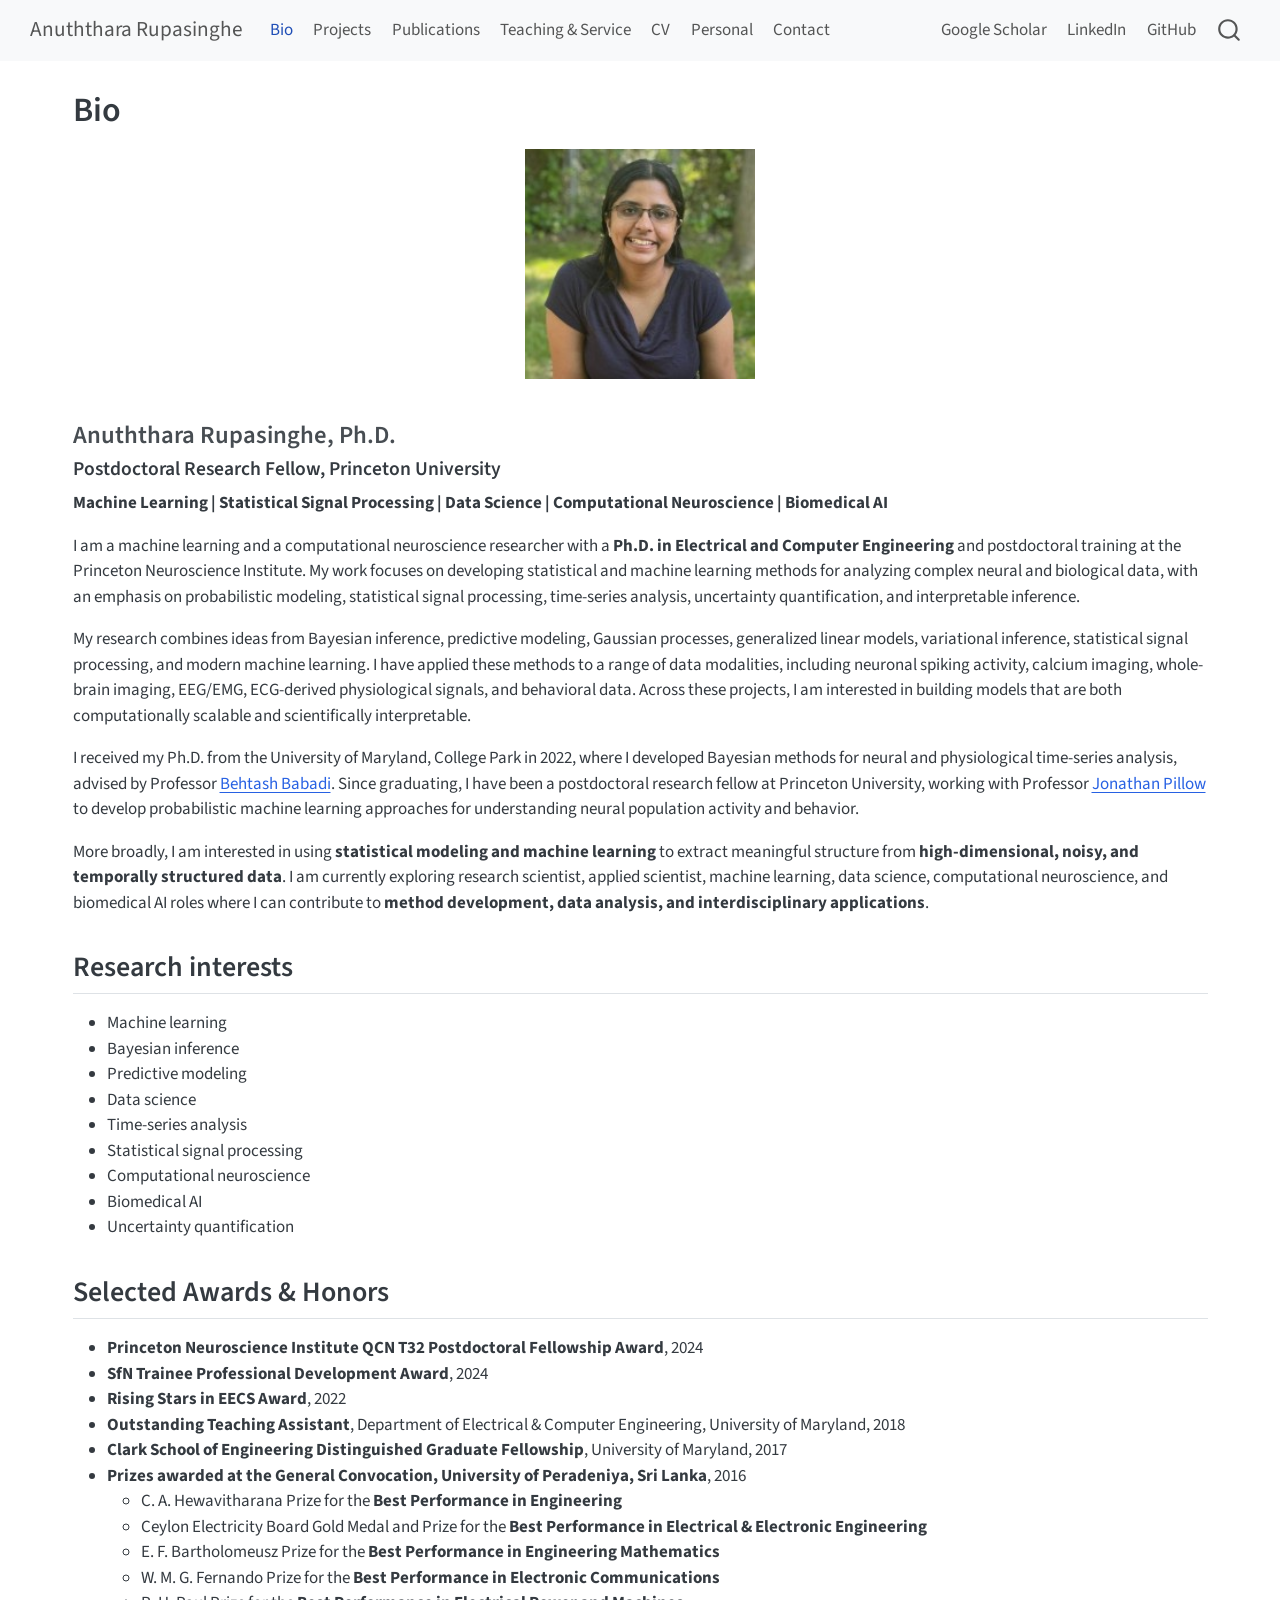
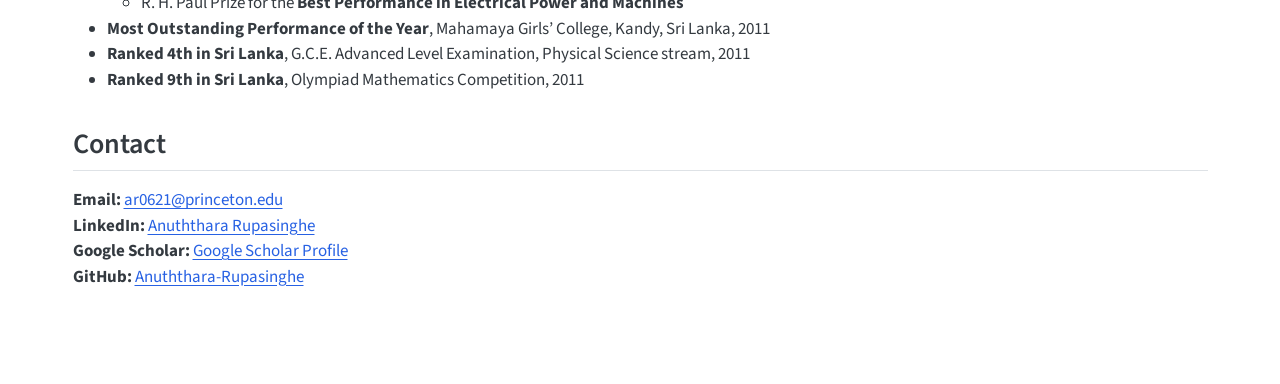
==== docs/index.html @ abbbd3c5 "Publish website Publish website" ====
<!DOCTYPE html>
<html xmlns="http://www.w3.org/1999/xhtml" lang="en" xml:lang="en"><head>

<meta charset="utf-8">
<meta name="generator" content="quarto-1.9.38">

<meta name="viewport" content="width=device-width, initial-scale=1.0, user-scalable=yes">


<title>Bio – Anuththara Rupasinghe</title>
<style>
/* Default styles provided by pandoc.
** See https://pandoc.org/MANUAL.html#variables-for-html for config info.
*/
code{white-space: pre-wrap;}
span.smallcaps{font-variant: small-caps;}
div.columns{display: flex; gap: min(4vw, 1.5em);}
div.column{flex: auto; overflow-x: auto;}
div.hanging-indent{margin-left: 1.5em; text-indent: -1.5em;}
ul.task-list{list-style: none;}
ul.task-list li input[type="checkbox"] {
  width: 0.8em;
  margin: 0 0.8em 0.2em -1em; /* quarto-specific, see https://github.com/quarto-dev/quarto-cli/issues/4556 */ 
  vertical-align: middle;
}
</style>


<script src="site_libs/quarto-nav/quarto-nav.js"></script>
<script src="site_libs/quarto-nav/headroom.min.js"></script>
<script src="site_libs/clipboard/clipboard.min.js"></script>
<script src="site_libs/quarto-search/autocomplete.umd.js"></script>
<script src="site_libs/quarto-search/fuse.min.js"></script>
<script src="site_libs/quarto-search/quarto-search.js"></script>
<meta name="quarto:offset" content="./">
<script src="site_libs/quarto-html/quarto.js" type="module"></script>
<script src="site_libs/quarto-html/tabsets/tabsets.js" type="module"></script>
<script src="site_libs/quarto-html/popper.min.js"></script>
<script src="site_libs/quarto-html/tippy.umd.min.js"></script>
<script src="site_libs/quarto-html/anchor.min.js"></script>
<link href="site_libs/quarto-html/tippy.css" rel="stylesheet">
<link href="site_libs/quarto-html/quarto-syntax-highlighting-15634bcf2e68342d4ad2dfa704d543f6.css" rel="stylesheet" id="quarto-text-highlighting-styles">
<script src="site_libs/bootstrap/bootstrap.min.js"></script>
<link href="site_libs/bootstrap/bootstrap-icons.css" rel="stylesheet">
<link href="site_libs/bootstrap/bootstrap-a0f9fd0d421825b736dc1bbcbcba2219.min.css" rel="stylesheet" append-hash="true" id="quarto-bootstrap" data-mode="light">
<script id="quarto-search-options" type="application/json">{
  "location": "navbar",
  "copy-button": false,
  "collapse-after": 3,
  "panel-placement": "end",
  "type": "overlay",
  "limit": 50,
  "keyboard-shortcut": [
    "f",
    "/",
    "s"
  ],
  "show-item-context": false,
  "language": {
    "search-no-results-text": "No results",
    "search-matching-documents-text": "matching documents",
    "search-copy-link-title": "Copy link to search",
    "search-hide-matches-text": "Hide additional matches",
    "search-more-match-text": "more match in this document",
    "search-more-matches-text": "more matches in this document",
    "search-clear-button-title": "Clear",
    "search-text-placeholder": "",
    "search-detached-cancel-button-title": "Cancel",
    "search-submit-button-title": "Submit",
    "search-label": "Search"
  }
}</script>


<link rel="stylesheet" href="styles.css">
</head>

<body class="nav-fixed quarto-light">

<div id="quarto-search-results"></div>
  <header id="quarto-header" class="headroom fixed-top">
    <nav class="navbar navbar-expand-lg " data-bs-theme="dark">
      <div class="navbar-container container-fluid">
      <div class="navbar-brand-container mx-auto">
    <a class="navbar-brand" href="./index.html">
    <span class="navbar-title">Anuththara Rupasinghe</span>
    </a>
  </div>
            <div id="quarto-search" class="" title="Search"></div>
          <button class="navbar-toggler" type="button" data-bs-toggle="collapse" data-bs-target="#navbarCollapse" aria-controls="navbarCollapse" role="menu" aria-expanded="false" aria-label="Toggle navigation" onclick="if (window.quartoToggleHeadroom) { window.quartoToggleHeadroom(); }">
  <span class="navbar-toggler-icon"></span>
</button>
          <div class="collapse navbar-collapse" id="navbarCollapse">
            <ul class="navbar-nav navbar-nav-scroll me-auto">
  <li class="nav-item">
    <a class="nav-link active" href="./index.html" aria-current="page"> 
<span class="menu-text">Bio</span></a>
  </li>  
  <li class="nav-item">
    <a class="nav-link" href="./projects.html"> 
<span class="menu-text">Projects</span></a>
  </li>  
  <li class="nav-item">
    <a class="nav-link" href="./publications.html"> 
<span class="menu-text">Publications</span></a>
  </li>  
  <li class="nav-item">
    <a class="nav-link" href="./teaching.html"> 
<span class="menu-text">Teaching &amp; Service</span></a>
  </li>  
  <li class="nav-item">
    <a class="nav-link" href="./cv.html"> 
<span class="menu-text">CV</span></a>
  </li>  
  <li class="nav-item">
    <a class="nav-link" href="./personal.html"> 
<span class="menu-text">Personal</span></a>
  </li>  
  <li class="nav-item">
    <a class="nav-link" href="./contact.html"> 
<span class="menu-text">Contact</span></a>
  </li>  
</ul>
            <ul class="navbar-nav navbar-nav-scroll ms-auto">
  <li class="nav-item">
    <a class="nav-link" href="https://scholar.google.com/citations?user=6TQuQqsAAAAJ&amp;hl=en"> 
<span class="menu-text">Google Scholar</span></a>
  </li>  
  <li class="nav-item">
    <a class="nav-link" href="https://www.linkedin.com/in/anuththara-rupasinghe-b1566b122/"> 
<span class="menu-text">LinkedIn</span></a>
  </li>  
  <li class="nav-item">
    <a class="nav-link" href="https://github.com/Anuththara-Rupasinghe"> 
<span class="menu-text">GitHub</span></a>
  </li>  
</ul>
          </div> <!-- /navcollapse -->
            <div class="quarto-navbar-tools">
</div>
      </div> <!-- /container-fluid -->
    </nav>
</header>
<!-- content -->
<div id="quarto-content" class="quarto-container page-columns page-rows-contents page-layout-full page-navbar">
<!-- sidebar -->
<!-- margin-sidebar -->
    
<!-- main -->
<main class="content column-page" id="quarto-document-content">

<header id="title-block-header" class="quarto-title-block default">
<div class="quarto-title">
<h1 class="title">Bio</h1>
</div>



<div class="quarto-title-meta column-page">

    
  
    
  </div>
  


</header>


<div class="quarto-figure quarto-figure-center">
<figure class="figure">
<p><img src="profile.png" class="img-fluid quarto-figure quarto-figure-center figure-img" width="230"></p>
</figure>
</div>
<section id="anuththara-rupasinghe-ph.d." class="level3 bio-name">
<h3 class="bio-name anchored" data-anchor-id="anuththara-rupasinghe-ph.d.">Anuththara Rupasinghe, Ph.D.&nbsp;</h3>
<p class="bio-position">
Postdoctoral Research Fellow, Princeton University
</p>
<p><strong>Machine Learning | Statistical Signal Processing | Data Science | Computational Neuroscience | Biomedical AI</strong></p>
<p>I am a machine learning and a computational neuroscience researcher with a <strong>Ph.D.&nbsp;in Electrical and Computer Engineering</strong> and postdoctoral training at the Princeton Neuroscience Institute. My work focuses on developing statistical and machine learning methods for analyzing complex neural and biological data, with an emphasis on probabilistic modeling, statistical signal processing, time-series analysis, uncertainty quantification, and interpretable inference.</p>
<p>My research combines ideas from Bayesian inference, predictive modeling, Gaussian processes, generalized linear models, variational inference, statistical signal processing, and modern machine learning. I have applied these methods to a range of data modalities, including neuronal spiking activity, calcium imaging, whole-brain imaging, EEG/EMG, ECG-derived physiological signals, and behavioral data. Across these projects, I am interested in building models that are both computationally scalable and scientifically interpretable.</p>
<p>I received my Ph.D.&nbsp;from the University of Maryland, College Park in 2022, where I developed Bayesian methods for neural and physiological time-series analysis, advised by Professor <a href="https://ece.umd.edu/clark/faculty/356/Behtash-Babadi">Behtash Babadi</a>. Since graduating, I have been a postdoctoral research fellow at Princeton University, working with Professor <a href="https://pillowlab.princeton.edu/">Jonathan Pillow</a> to develop probabilistic machine learning approaches for understanding neural population activity and behavior.</p>
<p>More broadly, I am interested in using <strong>statistical modeling and machine learning</strong> to extract meaningful structure from <strong>high-dimensional, noisy, and temporally structured data</strong>. I am currently exploring research scientist, applied scientist, machine learning, data science, computational neuroscience, and biomedical AI roles where I can contribute to <strong>method development, data analysis, and interdisciplinary applications</strong>.</p>
</section>
<section id="research-interests" class="level2">
<h2 class="anchored" data-anchor-id="research-interests">Research interests</h2>
<ul>
<li>Machine learning</li>
<li>Bayesian inference</li>
<li>Predictive modeling</li>
<li>Data science</li>
<li>Time-series analysis</li>
<li>Statistical signal processing</li>
<li>Computational neuroscience</li>
<li>Biomedical AI</li>
<li>Uncertainty quantification</li>
</ul>
</section>
<section id="selected-awards-honors" class="level2">
<h2 class="anchored" data-anchor-id="selected-awards-honors">Selected Awards &amp; Honors</h2>
<ul>
<li><strong>Princeton Neuroscience Institute QCN T32 Postdoctoral Fellowship Award</strong>, 2024</li>
<li><strong>SfN Trainee Professional Development Award</strong>, 2024</li>
<li><strong>Rising Stars in EECS Award</strong>, 2022</li>
<li><strong>Outstanding Teaching Assistant</strong>, Department of Electrical &amp; Computer Engineering, University of Maryland, 2018</li>
<li><strong>Clark School of Engineering Distinguished Graduate Fellowship</strong>, University of Maryland, 2017</li>
<li><strong>Prizes awarded at the General Convocation, University of Peradeniya, Sri Lanka</strong>, 2016
<ul>
<li>C. A. Hewavitharana Prize for the <strong>Best Performance in Engineering</strong></li>
<li>Ceylon Electricity Board Gold Medal and Prize for the <strong>Best Performance in Electrical &amp; Electronic Engineering</strong></li>
<li>E. F. Bartholomeusz Prize for the <strong>Best Performance in Engineering Mathematics</strong></li>
<li>W. M. G. Fernando Prize for the <strong>Best Performance in Electronic Communications</strong></li>
<li>R. H. Paul Prize for the <strong>Best Performance in Electrical Power and Machines</strong></li>
</ul></li>
<li><strong>Most Outstanding Performance of the Year</strong>, Mahamaya Girls’ College, Kandy, Sri Lanka, 2011</li>
<li><strong>Ranked 4th in Sri Lanka</strong>, G.C.E. Advanced Level Examination, Physical Science stream, 2011</li>
<li><strong>Ranked 9th in Sri Lanka</strong>, Olympiad Mathematics Competition, 2011</li>
</ul>
</section>
<section id="contact" class="level2">
<h2 class="anchored" data-anchor-id="contact">Contact</h2>
<p><strong>Email:</strong> <a href="mailto:ar0621@princeton.edu">ar0621@princeton.edu</a><br>
<strong>LinkedIn:</strong> <a href="https://www.linkedin.com/in/anuththara-rupasinghe-b1566b122/">Anuththara Rupasinghe</a><br>
<strong>Google Scholar:</strong> <a href="https://scholar.google.com/citations?user=6TQuQqsAAAAJ&amp;hl=en">Google Scholar Profile</a><br>
<strong>GitHub:</strong> <a href="https://github.com/Anuththara-Rupasinghe">Anuththara-Rupasinghe</a></p>


</section>

</main> <!-- /main -->
<script id="quarto-html-after-body" type="application/javascript">
  window.document.addEventListener("DOMContentLoaded", function (event) {
    const icon = "";
    const anchorJS = new window.AnchorJS();
    anchorJS.options = {
      placement: 'right',
      icon: icon
    };
    anchorJS.add('.anchored');
    const isCodeAnnotation = (el) => {
      for (const clz of el.classList) {
        if (clz.startsWith('code-annotation-')) {                     
          return true;
        }
      }
      return false;
    }
    const onCopySuccess = function(e) {
      // button target
      const button = e.trigger;
      // don't keep focus
      button.blur();
      // flash "checked"
      button.classList.add('code-copy-button-checked');
      var currentTitle = button.getAttribute("title");
      button.setAttribute("title", "Copied!");
      let tooltip;
      if (window.bootstrap) {
        button.setAttribute("data-bs-toggle", "tooltip");
        button.setAttribute("data-bs-placement", "left");
        button.setAttribute("data-bs-title", "Copied!");
        tooltip = new bootstrap.Tooltip(button, 
          { trigger: "manual", 
            customClass: "code-copy-button-tooltip",
            offset: [0, -8]});
        tooltip.show();    
      }
      setTimeout(function() {
        if (tooltip) {
          tooltip.hide();
          button.removeAttribute("data-bs-title");
          button.removeAttribute("data-bs-toggle");
          button.removeAttribute("data-bs-placement");
        }
        button.setAttribute("title", currentTitle);
        button.classList.remove('code-copy-button-checked');
      }, 1000);
      // clear code selection
      e.clearSelection();
    }
    const getTextToCopy = function(trigger) {
      const outerScaffold = trigger.parentElement.cloneNode(true);
      const codeEl = outerScaffold.querySelector('code');
      for (const childEl of codeEl.children) {
        if (isCodeAnnotation(childEl)) {
          childEl.remove();
        }
      }
      return codeEl.innerText;
    }
    const clipboard = new window.ClipboardJS('.code-copy-button:not([data-in-quarto-modal])', {
      text: getTextToCopy
    });
    clipboard.on('success', onCopySuccess);
    if (window.document.getElementById('quarto-embedded-source-code-modal')) {
      const clipboardModal = new window.ClipboardJS('.code-copy-button[data-in-quarto-modal]', {
        text: getTextToCopy,
        container: window.document.getElementById('quarto-embedded-source-code-modal')
      });
      clipboardModal.on('success', onCopySuccess);
    }
      var localhostRegex = new RegExp(/^(?:http|https):\/\/localhost\:?[0-9]*\//);
      var mailtoRegex = new RegExp(/^mailto:/);
        var filterRegex = new RegExp('/' + window.location.host + '/');
      var isInternal = (href) => {
          return filterRegex.test(href) || localhostRegex.test(href) || mailtoRegex.test(href);
      }
      // Inspect non-navigation links and adorn them if external
     var links = window.document.querySelectorAll('a[href]:not(.nav-link):not(.navbar-brand):not(.toc-action):not(.sidebar-link):not(.sidebar-item-toggle):not(.pagination-link):not(.no-external):not([aria-hidden]):not(.dropdown-item):not(.quarto-navigation-tool):not(.about-link)');
      for (var i=0; i<links.length; i++) {
        const link = links[i];
        if (!isInternal(link.href)) {
          // undo the damage that might have been done by quarto-nav.js in the case of
          // links that we want to consider external
          if (link.dataset.originalHref !== undefined) {
            link.href = link.dataset.originalHref;
          }
            // target, if specified
            link.setAttribute("target", "_blank");
            if (link.getAttribute("rel") === null) {
              link.setAttribute("rel", "noopener");
            }
        }
      }
    function tippyHover(el, contentFn, onTriggerFn, onUntriggerFn) {
      const config = {
        allowHTML: true,
        maxWidth: 500,
        delay: 100,
        arrow: false,
        appendTo: function(el) {
            return el.parentElement;
        },
        interactive: true,
        interactiveBorder: 10,
        theme: 'quarto',
        placement: 'bottom-start',
      };
      if (contentFn) {
        config.content = contentFn;
      }
      if (onTriggerFn) {
        config.onTrigger = onTriggerFn;
      }
      if (onUntriggerFn) {
        config.onUntrigger = onUntriggerFn;
      }
      window.tippy(el, config); 
    }
    const noterefs = window.document.querySelectorAll('a[role="doc-noteref"]');
    for (var i=0; i<noterefs.length; i++) {
      const ref = noterefs[i];
      tippyHover(ref, function() {
        // use id or data attribute instead here
        let href = ref.getAttribute('data-footnote-href') || ref.getAttribute('href');
        try { href = new URL(href).hash; } catch {}
        const id = href.replace(/^#\/?/, "");
        const note = window.document.getElementById(id);
        if (note) {
          return note.innerHTML;
        } else {
          return "";
        }
      });
    }
    const xrefs = window.document.querySelectorAll('a.quarto-xref');
    const processXRef = (id, note) => {
      // Strip column container classes
      const stripColumnClz = (el) => {
        el.classList.remove("page-full", "page-columns");
        if (el.children) {
          for (const child of el.children) {
            stripColumnClz(child);
          }
        }
      }
      stripColumnClz(note)
      if (id === null || id.startsWith('sec-')) {
        // Special case sections, only their first couple elements
        const container = document.createElement("div");
        if (note.children && note.children.length > 2) {
          container.appendChild(note.children[0].cloneNode(true));
          for (let i = 1; i < note.children.length; i++) {
            const child = note.children[i];
            if (child.tagName === "P" && child.innerText === "") {
              continue;
            } else {
              container.appendChild(child.cloneNode(true));
              break;
            }
          }
          if (window.Quarto?.typesetMath) {
            window.Quarto.typesetMath(container);
          }
          return container.innerHTML
        } else {
          if (window.Quarto?.typesetMath) {
            window.Quarto.typesetMath(note);
          }
          return note.innerHTML;
        }
      } else {
        // Remove any anchor links if they are present
        const anchorLink = note.querySelector('a.anchorjs-link');
        if (anchorLink) {
          anchorLink.remove();
        }
        if (window.Quarto?.typesetMath) {
          window.Quarto.typesetMath(note);
        }
        if (note.classList.contains("callout")) {
          return note.outerHTML;
        } else {
          return note.innerHTML;
        }
      }
    }
    for (var i=0; i<xrefs.length; i++) {
      const xref = xrefs[i];
      tippyHover(xref, undefined, function(instance) {
        instance.disable();
        let url = xref.getAttribute('href');
        let hash = undefined; 
        if (url.startsWith('#')) {
          hash = url;
        } else {
          try { hash = new URL(url).hash; } catch {}
        }
        if (hash) {
          const id = hash.replace(/^#\/?/, "");
          const note = window.document.getElementById(id);
          if (note !== null) {
            try {
              const html = processXRef(id, note.cloneNode(true));
              instance.setContent(html);
            } finally {
              instance.enable();
              instance.show();
            }
          } else {
            // See if we can fetch this
            fetch(url.split('#')[0])
            .then(res => res.text())
            .then(html => {
              const parser = new DOMParser();
              const htmlDoc = parser.parseFromString(html, "text/html");
              const note = htmlDoc.getElementById(id);
              if (note !== null) {
                const html = processXRef(id, note);
                instance.setContent(html);
              } 
            }).finally(() => {
              instance.enable();
              instance.show();
            });
          }
        } else {
          // See if we can fetch a full url (with no hash to target)
          // This is a special case and we should probably do some content thinning / targeting
          fetch(url)
          .then(res => res.text())
          .then(html => {
            const parser = new DOMParser();
            const htmlDoc = parser.parseFromString(html, "text/html");
            const note = htmlDoc.querySelector('main.content');
            if (note !== null) {
              // This should only happen for chapter cross references
              // (since there is no id in the URL)
              // remove the first header
              if (note.children.length > 0 && note.children[0].tagName === "HEADER") {
                note.children[0].remove();
              }
              const html = processXRef(null, note);
              instance.setContent(html);
            } 
          }).finally(() => {
            instance.enable();
            instance.show();
          });
        }
      }, function(instance) {
      });
    }
        let selectedAnnoteEl;
        const selectorForAnnotation = ( cell, annotation) => {
          let cellAttr = 'data-code-cell="' + cell + '"';
          let lineAttr = 'data-code-annotation="' +  annotation + '"';
          const selector = 'span[' + cellAttr + '][' + lineAttr + ']';
          return selector;
        }
        const selectCodeLines = (annoteEl) => {
          const doc = window.document;
          const targetCell = annoteEl.getAttribute("data-target-cell");
          const targetAnnotation = annoteEl.getAttribute("data-target-annotation");
          const annoteSpan = window.document.querySelector(selectorForAnnotation(targetCell, targetAnnotation));
          const lines = annoteSpan.getAttribute("data-code-lines").split(",");
          const lineIds = lines.map((line) => {
            return targetCell + "-" + line;
          })
          let top = null;
          let height = null;
          let parent = null;
          if (lineIds.length > 0) {
              //compute the position of the single el (top and bottom and make a div)
              const el = window.document.getElementById(lineIds[0]);
              top = el.offsetTop;
              height = el.offsetHeight;
              parent = el.parentElement.parentElement;
            if (lineIds.length > 1) {
              const lastEl = window.document.getElementById(lineIds[lineIds.length - 1]);
              const bottom = lastEl.offsetTop + lastEl.offsetHeight;
              height = bottom - top;
            }
            if (top !== null && height !== null && parent !== null) {
              // cook up a div (if necessary) and position it 
              let div = window.document.getElementById("code-annotation-line-highlight");
              if (div === null) {
                div = window.document.createElement("div");
                div.setAttribute("id", "code-annotation-line-highlight");
                div.style.position = 'absolute';
                parent.appendChild(div);
              }
              div.style.top = top - 2 + "px";
              div.style.height = height + 4 + "px";
              div.style.left = 0;
              let gutterDiv = window.document.getElementById("code-annotation-line-highlight-gutter");
              if (gutterDiv === null) {
                gutterDiv = window.document.createElement("div");
                gutterDiv.setAttribute("id", "code-annotation-line-highlight-gutter");
                gutterDiv.style.position = 'absolute';
                const codeCell = window.document.getElementById(targetCell);
                const gutter = codeCell.querySelector('.code-annotation-gutter');
                gutter.appendChild(gutterDiv);
              }
              gutterDiv.style.top = top - 2 + "px";
              gutterDiv.style.height = height + 4 + "px";
            }
            selectedAnnoteEl = annoteEl;
          }
        };
        const unselectCodeLines = () => {
          const elementsIds = ["code-annotation-line-highlight", "code-annotation-line-highlight-gutter"];
          elementsIds.forEach((elId) => {
            const div = window.document.getElementById(elId);
            if (div) {
              div.remove();
            }
          });
          selectedAnnoteEl = undefined;
        };
          // Handle positioning of the toggle
      window.addEventListener(
        "resize",
        throttle(() => {
          elRect = undefined;
          if (selectedAnnoteEl) {
            selectCodeLines(selectedAnnoteEl);
          }
        }, 10)
      );
      function throttle(fn, ms) {
      let throttle = false;
      let timer;
        return (...args) => {
          if(!throttle) { // first call gets through
              fn.apply(this, args);
              throttle = true;
          } else { // all the others get throttled
              if(timer) clearTimeout(timer); // cancel #2
              timer = setTimeout(() => {
                fn.apply(this, args);
                timer = throttle = false;
              }, ms);
          }
        };
      }
        // Attach click handler to the DT
        const annoteDls = window.document.querySelectorAll('dt[data-target-cell]');
        for (const annoteDlNode of annoteDls) {
          annoteDlNode.addEventListener('click', (event) => {
            const clickedEl = event.target;
            if (clickedEl !== selectedAnnoteEl) {
              unselectCodeLines();
              const activeEl = window.document.querySelector('dt[data-target-cell].code-annotation-active');
              if (activeEl) {
                activeEl.classList.remove('code-annotation-active');
              }
              selectCodeLines(clickedEl);
              clickedEl.classList.add('code-annotation-active');
            } else {
              // Unselect the line
              unselectCodeLines();
              clickedEl.classList.remove('code-annotation-active');
            }
          });
        }
    const findCites = (el) => {
      const parentEl = el.parentElement;
      if (parentEl) {
        const cites = parentEl.dataset.cites;
        if (cites) {
          return {
            el,
            cites: cites.split(' ')
          };
        } else {
          return findCites(el.parentElement)
        }
      } else {
        return undefined;
      }
    };
    var bibliorefs = window.document.querySelectorAll('a[role="doc-biblioref"]');
    for (var i=0; i<bibliorefs.length; i++) {
      const ref = bibliorefs[i];
      const citeInfo = findCites(ref);
      if (citeInfo) {
        tippyHover(citeInfo.el, function() {
          var popup = window.document.createElement('div');
          citeInfo.cites.forEach(function(cite) {
            var citeDiv = window.document.createElement('div');
            citeDiv.classList.add('hanging-indent');
            citeDiv.classList.add('csl-entry');
            var biblioDiv = window.document.getElementById('ref-' + cite);
            if (biblioDiv) {
              citeDiv.innerHTML = biblioDiv.innerHTML;
            }
            popup.appendChild(citeDiv);
          });
          return popup.innerHTML;
        });
      }
    }
  });
  </script>
</div> <!-- /content -->




</body></html>
---- docs/site_libs/quarto-html/tippy.css ----
.tippy-box[data-animation=fade][data-state=hidden]{opacity:0}[data-tippy-root]{max-width:calc(100vw - 10px)}.tippy-box{position:relative;background-color:#333;color:#fff;border-radius:4px;font-size:14px;line-height:1.4;white-space:normal;outline:0;transition-property:transform,visibility,opacity}.tippy-box[data-placement^=top]>.tippy-arrow{bottom:0}.tippy-box[data-placement^=top]>.tippy-arrow:before{bottom:-7px;left:0;border-width:8px 8px 0;border-top-color:initial;transform-origin:center top}.tippy-box[data-placement^=bottom]>.tippy-arrow{top:0}.tippy-box[data-placement^=bottom]>.tippy-arrow:before{top:-7px;left:0;border-width:0 8px 8px;border-bottom-color:initial;transform-origin:center bottom}.tippy-box[data-placement^=left]>.tippy-arrow{right:0}.tippy-box[data-placement^=left]>.tippy-arrow:before{border-width:8px 0 8px 8px;border-left-color:initial;right:-7px;transform-origin:center left}.tippy-box[data-placement^=right]>.tippy-arrow{left:0}.tippy-box[data-placement^=right]>.tippy-arrow:before{left:-7px;border-width:8px 8px 8px 0;border-right-color:initial;transform-origin:center right}.tippy-box[data-inertia][data-state=visible]{transition-timing-function:cubic-bezier(.54,1.5,.38,1.11)}.tippy-arrow{width:16px;height:16px;color:#333}.tippy-arrow:before{content:"";position:absolute;border-color:transparent;border-style:solid}.tippy-content{position:relative;padding:5px 9px;z-index:1}
---- docs/site_libs/quarto-html/quarto-syntax-highlighting-15634bcf2e68342d4ad2dfa704d543f6.css ----
/* quarto syntax highlight colors */
:root {
  --quarto-hl-ot-color: #003B4F;
  --quarto-hl-at-color: #657422;
  --quarto-hl-ss-color: #20794D;
  --quarto-hl-an-color: #5E5E5E;
  --quarto-hl-fu-color: #4758AB;
  --quarto-hl-st-color: #20794D;
  --quarto-hl-cf-color: #003B4F;
  --quarto-hl-op-color: #5E5E5E;
  --quarto-hl-er-color: #AD0000;
  --quarto-hl-bn-color: #AD0000;
  --quarto-hl-al-color: #AD0000;
  --quarto-hl-va-color: #111111;
  --quarto-hl-bu-color: inherit;
  --quarto-hl-ex-color: inherit;
  --quarto-hl-pp-color: #AD0000;
  --quarto-hl-in-color: #5E5E5E;
  --quarto-hl-vs-color: #20794D;
  --quarto-hl-wa-color: #5E5E5E;
  --quarto-hl-do-color: #5E5E5E;
  --quarto-hl-im-color: #00769E;
  --quarto-hl-ch-color: #20794D;
  --quarto-hl-dt-color: #AD0000;
  --quarto-hl-fl-color: #AD0000;
  --quarto-hl-co-color: #5E5E5E;
  --quarto-hl-cv-color: #5E5E5E;
  --quarto-hl-cn-color: #8f5902;
  --quarto-hl-sc-color: #5E5E5E;
  --quarto-hl-dv-color: #AD0000;
  --quarto-hl-kw-color: #003B4F;
}

/* other quarto variables */
:root {
  --quarto-font-monospace: SFMono-Regular, Menlo, Monaco, Consolas, "Liberation Mono", "Courier New", monospace;
}

/* syntax highlight based on Pandoc's rules */
pre > code.sourceCode > span {
  color: #003B4F;
}

code.sourceCode > span {
  color: #003B4F;
}

div.sourceCode,
div.sourceCode pre.sourceCode {
  color: #003B4F;
}

/* Normal */
code span {
  color: #003B4F;
}

/* Alert */
code span.al {
  color: #AD0000;
  font-style: inherit;
}

/* Annotation */
code span.an {
  color: #5E5E5E;
  font-style: inherit;
}

/* Attribute */
code span.at {
  color: #657422;
  font-style: inherit;
}

/* BaseN */
code span.bn {
  color: #AD0000;
  font-style: inherit;
}

/* BuiltIn */
code span.bu {
  font-style: inherit;
}

/* ControlFlow */
code span.cf {
  color: #003B4F;
  font-weight: bold;
  font-style: inherit;
}

/* Char */
code span.ch {
  color: #20794D;
  font-style: inherit;
}

/* Constant */
code span.cn {
  color: #8f5902;
  font-style: inherit;
}

/* Comment */
code span.co {
  color: #5E5E5E;
  font-style: inherit;
}

/* CommentVar */
code span.cv {
  color: #5E5E5E;
  font-style: italic;
}

/* Documentation */
code span.do {
  color: #5E5E5E;
  font-style: italic;
}

/* DataType */
code span.dt {
  color: #AD0000;
  font-style: inherit;
}

/* DecVal */
code span.dv {
  color: #AD0000;
  font-style: inherit;
}

/* Error */
code span.er {
  color: #AD0000;
  font-style: inherit;
}

/* Extension */
code span.ex {
  font-style: inherit;
}

/* Float */
code span.fl {
  color: #AD0000;
  font-style: inherit;
}

/* Function */
code span.fu {
  color: #4758AB;
  font-style: inherit;
}

/* Import */
code span.im {
  color: #00769E;
  font-style: inherit;
}

/* Information */
code span.in {
  color: #5E5E5E;
  font-style: inherit;
}

/* Keyword */
code span.kw {
  color: #003B4F;
  font-weight: bold;
  font-style: inherit;
}

/* Operator */
code span.op {
  color: #5E5E5E;
  font-style: inherit;
}

/* Other */
code span.ot {
  color: #003B4F;
  font-style: inherit;
}

/* Preprocessor */
code span.pp {
  color: #AD0000;
  font-style: inherit;
}

/* SpecialChar */
code span.sc {
  color: #5E5E5E;
  font-style: inherit;
}

/* SpecialString */
code span.ss {
  color: #20794D;
  font-style: inherit;
}

/* String */
code span.st {
  color: #20794D;
  font-style: inherit;
}

/* Variable */
code span.va {
  color: #111111;
  font-style: inherit;
}

/* VerbatimString */
code span.vs {
  color: #20794D;
  font-style: inherit;
}

/* Warning */
code span.wa {
  color: #5E5E5E;
  font-style: italic;
}

.prevent-inlining {
  content: "</";
}

/*# sourceMappingURL=f23921c56f73e400b49028c9186a1aa0.css.map */
---- docs/styles.css ----
.project-block {
  display: grid;
  grid-template-columns: 420px 1fr;
  gap: 2rem;
  align-items: center;
  margin-bottom: 3rem;
  padding-bottom: 2.5rem;
  border-bottom: 1px solid #ddd;
}

.project-image {
  display: flex;
  align-items: center;
  justify-content: center;
  min-height: 240px;
  padding: 0.5rem;
  background: #ffffff;
}

.project-image img {
  width: 100%;
  max-width: 420px;
  max-height: 320px;
  object-fit: contain;
}

.project-text h2 {
  margin-top: 0;
}

@media (max-width: 768px) {
  .project-block {
    grid-template-columns: 1fr;
  }

  .project-image {
    min-height: auto;
  }

  .project-image img {
    max-width: 85%;
  }
}

.bio-name {
  margin-bottom: 0.25rem;
}

.bio-title {
  margin-top: 0;
  margin-bottom: 0.4rem;
}

.bio-position {
  font-size: 1.15rem;
  font-weight: 600;
  margin-top: 0;
  margin-bottom: 0.4rem;
}

.slideshow-container {
  position: relative;
  width: 100%;
  max-width: 700px;
  height: 420px;
  margin: 2rem auto;
  overflow: hidden;
  border-radius: 12px;
}

.slide {
  position: absolute;
  width: 100%;
  height: 100%;
  object-fit: cover;
  opacity: 0;
  transition: opacity 1s ease-in-out;
}

.slide.active {
  opacity: 1;
}
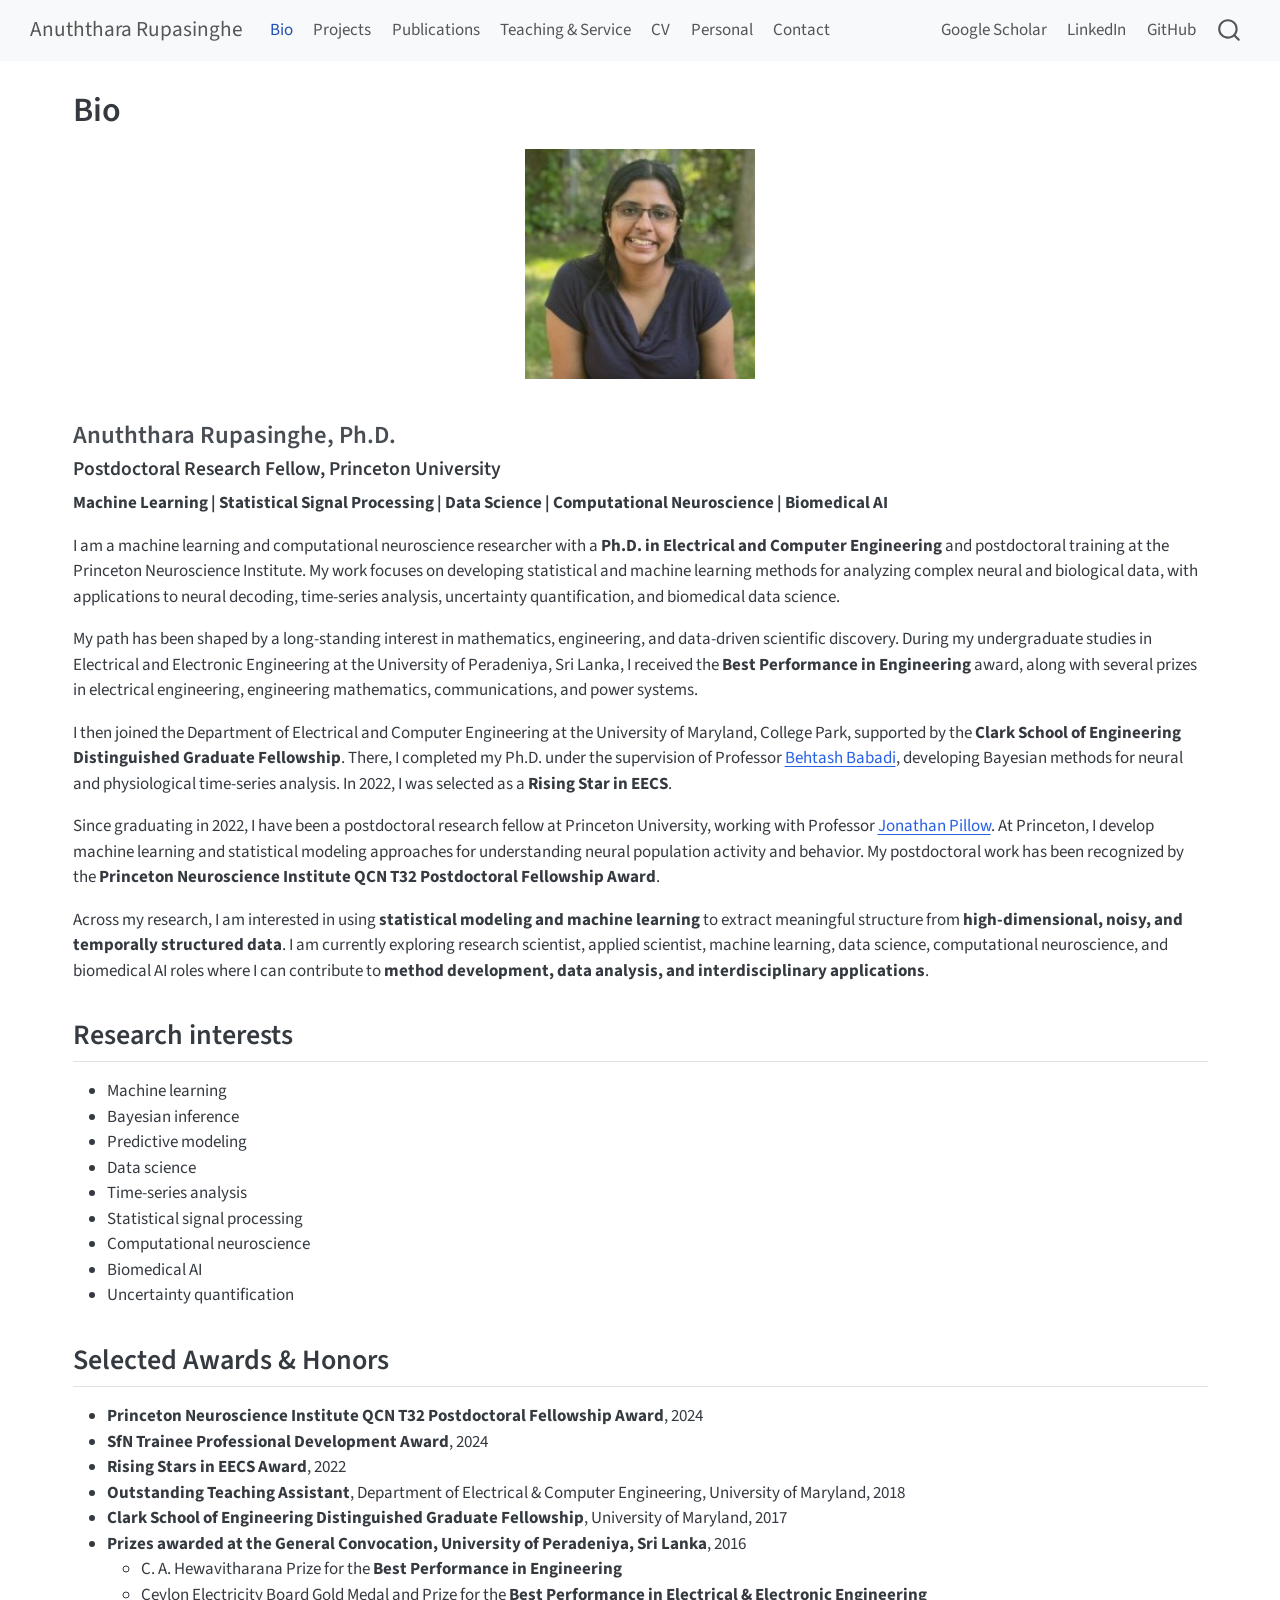
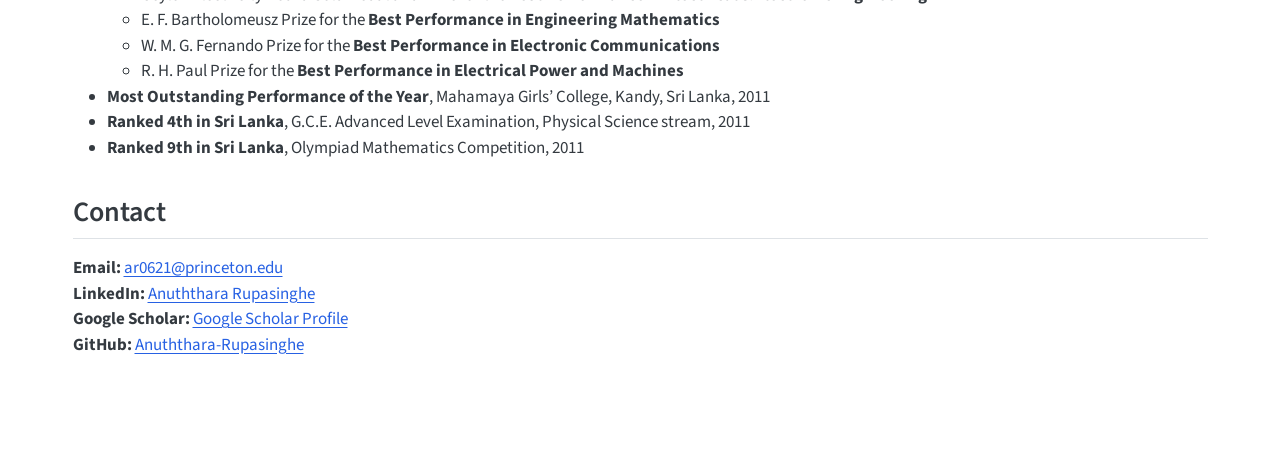
==== commit c16dc20e: "updating bio" ====
--- a/docs/index.html
+++ b/docs/index.html
@@ -70,6 +70,7 @@
     "search-label": "Search"
   }
 }</script>
+<meta name="google-site-verification" content="zmH0bxProW3QMUqO-HfRJrGWWF78c6Ah-vSyieSVFYw">
 
 
 <link rel="stylesheet" href="styles.css">
@@ -179,10 +180,11 @@
 Postdoctoral Research Fellow, Princeton University
 </p>
 <p><strong>Machine Learning | Statistical Signal Processing | Data Science | Computational Neuroscience | Biomedical AI</strong></p>
-<p>I am a machine learning and a computational neuroscience researcher with a <strong>Ph.D.&nbsp;in Electrical and Computer Engineering</strong> and postdoctoral training at the Princeton Neuroscience Institute. My work focuses on developing statistical and machine learning methods for analyzing complex neural and biological data, with an emphasis on probabilistic modeling, statistical signal processing, time-series analysis, uncertainty quantification, and interpretable inference.</p>
-<p>My research combines ideas from Bayesian inference, predictive modeling, Gaussian processes, generalized linear models, variational inference, statistical signal processing, and modern machine learning. I have applied these methods to a range of data modalities, including neuronal spiking activity, calcium imaging, whole-brain imaging, EEG/EMG, ECG-derived physiological signals, and behavioral data. Across these projects, I am interested in building models that are both computationally scalable and scientifically interpretable.</p>
-<p>I received my Ph.D.&nbsp;from the University of Maryland, College Park in 2022, where I developed Bayesian methods for neural and physiological time-series analysis, advised by Professor <a href="https://ece.umd.edu/clark/faculty/356/Behtash-Babadi">Behtash Babadi</a>. Since graduating, I have been a postdoctoral research fellow at Princeton University, working with Professor <a href="https://pillowlab.princeton.edu/">Jonathan Pillow</a> to develop probabilistic machine learning approaches for understanding neural population activity and behavior.</p>
-<p>More broadly, I am interested in using <strong>statistical modeling and machine learning</strong> to extract meaningful structure from <strong>high-dimensional, noisy, and temporally structured data</strong>. I am currently exploring research scientist, applied scientist, machine learning, data science, computational neuroscience, and biomedical AI roles where I can contribute to <strong>method development, data analysis, and interdisciplinary applications</strong>.</p>
+<p>I am a machine learning and computational neuroscience researcher with a <strong>Ph.D.&nbsp;in Electrical and Computer Engineering</strong> and postdoctoral training at the Princeton Neuroscience Institute. My work focuses on developing statistical and machine learning methods for analyzing complex neural and biological data, with applications to neural decoding, time-series analysis, uncertainty quantification, and biomedical data science.</p>
+<p>My path has been shaped by a long-standing interest in mathematics, engineering, and data-driven scientific discovery. During my undergraduate studies in Electrical and Electronic Engineering at the University of Peradeniya, Sri Lanka, I received the <strong>Best Performance in Engineering</strong> award, along with several prizes in electrical engineering, engineering mathematics, communications, and power systems.</p>
+<p>I then joined the Department of Electrical and Computer Engineering at the University of Maryland, College Park, supported by the <strong>Clark School of Engineering Distinguished Graduate Fellowship</strong>. There, I completed my Ph.D.&nbsp;under the supervision of Professor <a href="https://ece.umd.edu/clark/faculty/356/Behtash-Babadi">Behtash Babadi</a>, developing Bayesian methods for neural and physiological time-series analysis. In 2022, I was selected as a <strong>Rising Star in EECS</strong>.</p>
+<p>Since graduating in 2022, I have been a postdoctoral research fellow at Princeton University, working with Professor <a href="https://pillowlab.princeton.edu/">Jonathan Pillow</a>. At Princeton, I develop machine learning and statistical modeling approaches for understanding neural population activity and behavior. My postdoctoral work has been recognized by the <strong>Princeton Neuroscience Institute QCN T32 Postdoctoral Fellowship Award</strong>.</p>
+<p>Across my research, I am interested in using <strong>statistical modeling and machine learning</strong> to extract meaningful structure from <strong>high-dimensional, noisy, and temporally structured data</strong>. I am currently exploring research scientist, applied scientist, machine learning, data science, computational neuroscience, and biomedical AI roles where I can contribute to <strong>method development, data analysis, and interdisciplinary applications</strong>.</p>
 </section>
 <section id="research-interests" class="level2">
 <h2 class="anchored" data-anchor-id="research-interests">Research interests</h2>
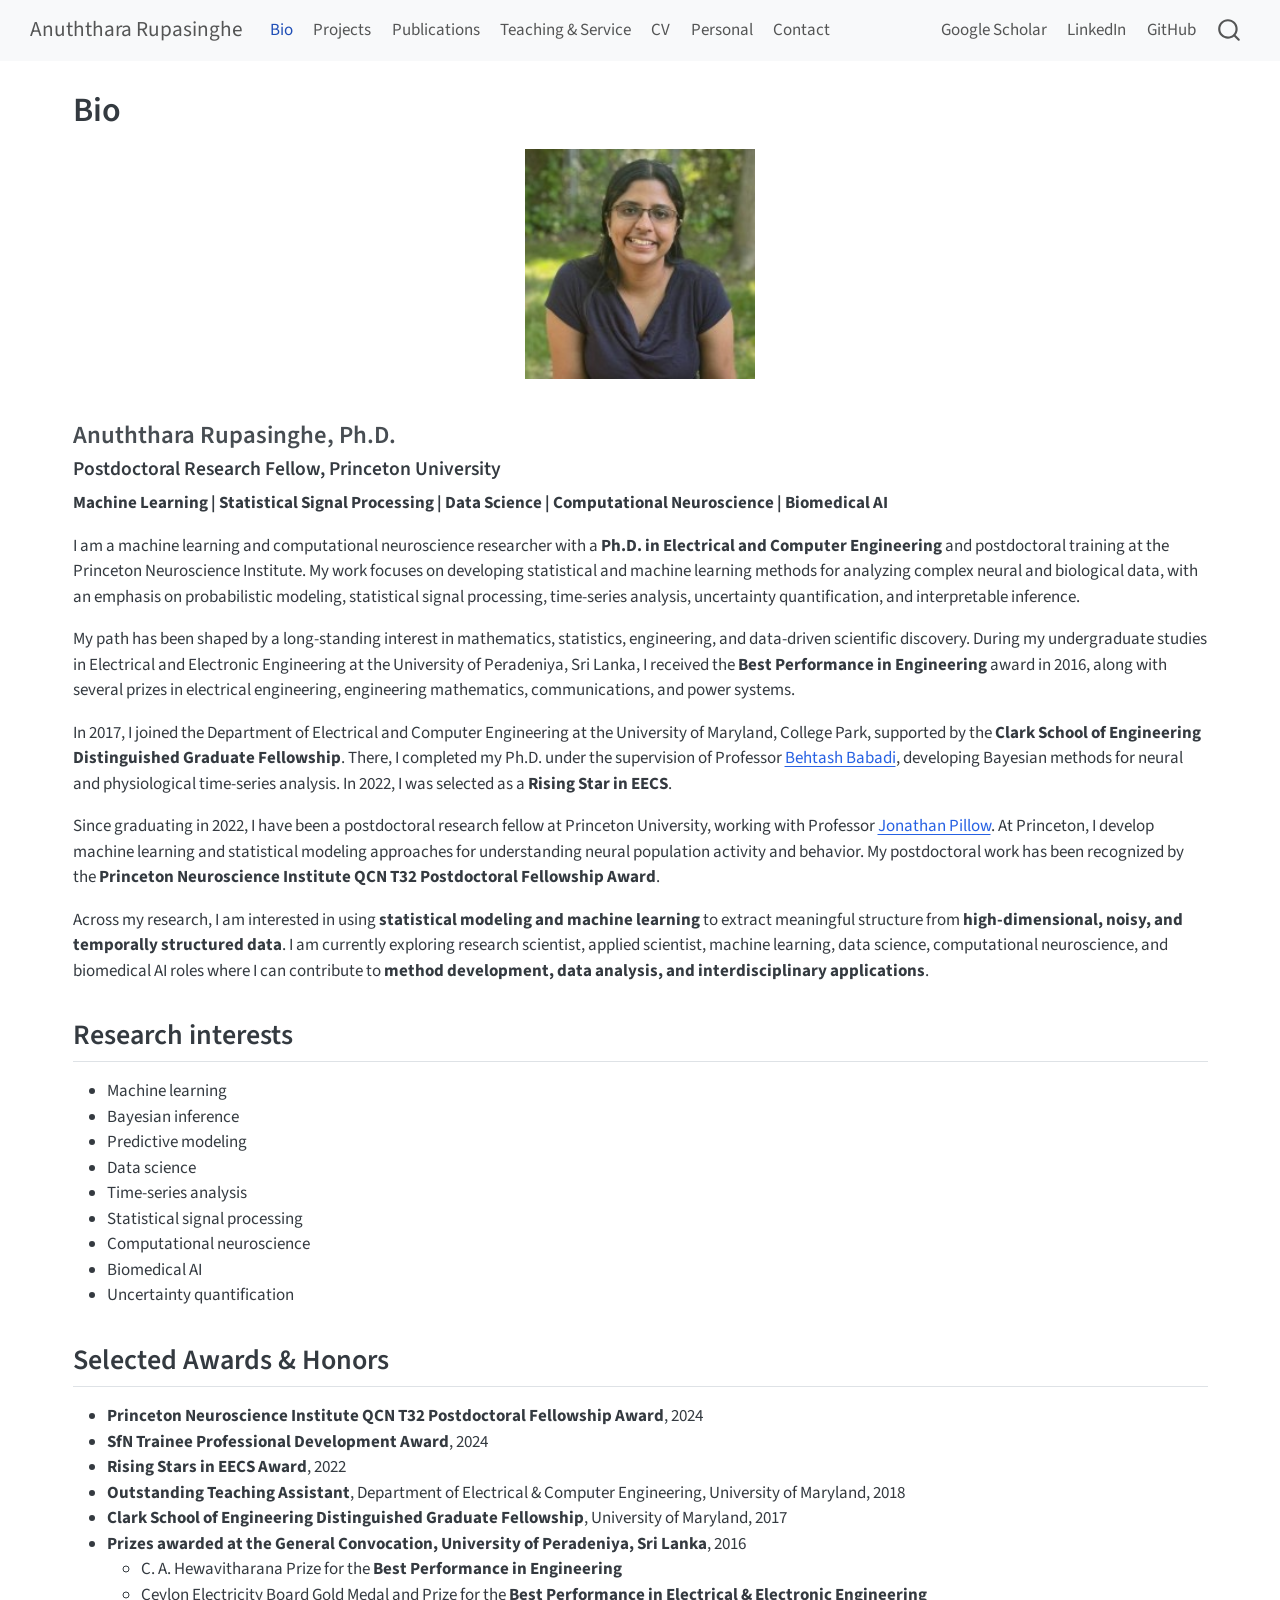
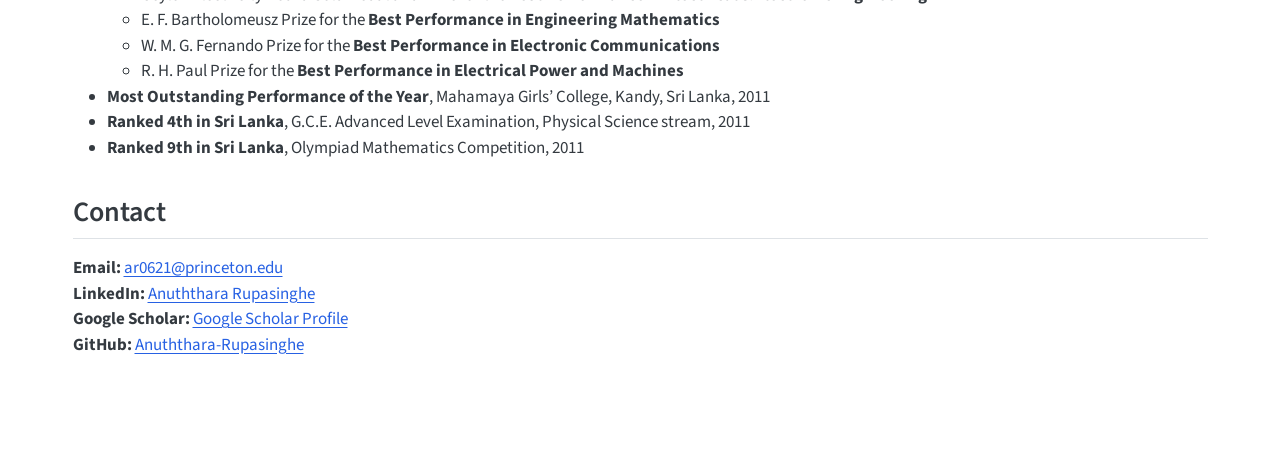
==== commit 04d7fdaf: "updating bio" ====
--- a/docs/index.html
+++ b/docs/index.html
@@ -180,9 +180,9 @@
 Postdoctoral Research Fellow, Princeton University
 </p>
 <p><strong>Machine Learning | Statistical Signal Processing | Data Science | Computational Neuroscience | Biomedical AI</strong></p>
-<p>I am a machine learning and computational neuroscience researcher with a <strong>Ph.D.&nbsp;in Electrical and Computer Engineering</strong> and postdoctoral training at the Princeton Neuroscience Institute. My work focuses on developing statistical and machine learning methods for analyzing complex neural and biological data, with applications to neural decoding, time-series analysis, uncertainty quantification, and biomedical data science.</p>
-<p>My path has been shaped by a long-standing interest in mathematics, engineering, and data-driven scientific discovery. During my undergraduate studies in Electrical and Electronic Engineering at the University of Peradeniya, Sri Lanka, I received the <strong>Best Performance in Engineering</strong> award, along with several prizes in electrical engineering, engineering mathematics, communications, and power systems.</p>
-<p>I then joined the Department of Electrical and Computer Engineering at the University of Maryland, College Park, supported by the <strong>Clark School of Engineering Distinguished Graduate Fellowship</strong>. There, I completed my Ph.D.&nbsp;under the supervision of Professor <a href="https://ece.umd.edu/clark/faculty/356/Behtash-Babadi">Behtash Babadi</a>, developing Bayesian methods for neural and physiological time-series analysis. In 2022, I was selected as a <strong>Rising Star in EECS</strong>.</p>
+<p>I am a machine learning and computational neuroscience researcher with a <strong>Ph.D.&nbsp;in Electrical and Computer Engineering</strong> and postdoctoral training at the Princeton Neuroscience Institute. My work focuses on developing statistical and machine learning methods for analyzing complex neural and biological data, with an emphasis on probabilistic modeling, statistical signal processing, time-series analysis, uncertainty quantification, and interpretable inference.</p>
+<p>My path has been shaped by a long-standing interest in mathematics, statistics, engineering, and data-driven scientific discovery. During my undergraduate studies in Electrical and Electronic Engineering at the University of Peradeniya, Sri Lanka, I received the <strong>Best Performance in Engineering</strong> award in 2016, along with several prizes in electrical engineering, engineering mathematics, communications, and power systems.</p>
+<p>In 2017, I joined the Department of Electrical and Computer Engineering at the University of Maryland, College Park, supported by the <strong>Clark School of Engineering Distinguished Graduate Fellowship</strong>. There, I completed my Ph.D.&nbsp;under the supervision of Professor <a href="https://ece.umd.edu/clark/faculty/356/Behtash-Babadi">Behtash Babadi</a>, developing Bayesian methods for neural and physiological time-series analysis. In 2022, I was selected as a <strong>Rising Star in EECS</strong>.</p>
 <p>Since graduating in 2022, I have been a postdoctoral research fellow at Princeton University, working with Professor <a href="https://pillowlab.princeton.edu/">Jonathan Pillow</a>. At Princeton, I develop machine learning and statistical modeling approaches for understanding neural population activity and behavior. My postdoctoral work has been recognized by the <strong>Princeton Neuroscience Institute QCN T32 Postdoctoral Fellowship Award</strong>.</p>
 <p>Across my research, I am interested in using <strong>statistical modeling and machine learning</strong> to extract meaningful structure from <strong>high-dimensional, noisy, and temporally structured data</strong>. I am currently exploring research scientist, applied scientist, machine learning, data science, computational neuroscience, and biomedical AI roles where I can contribute to <strong>method development, data analysis, and interdisciplinary applications</strong>.</p>
 </section>
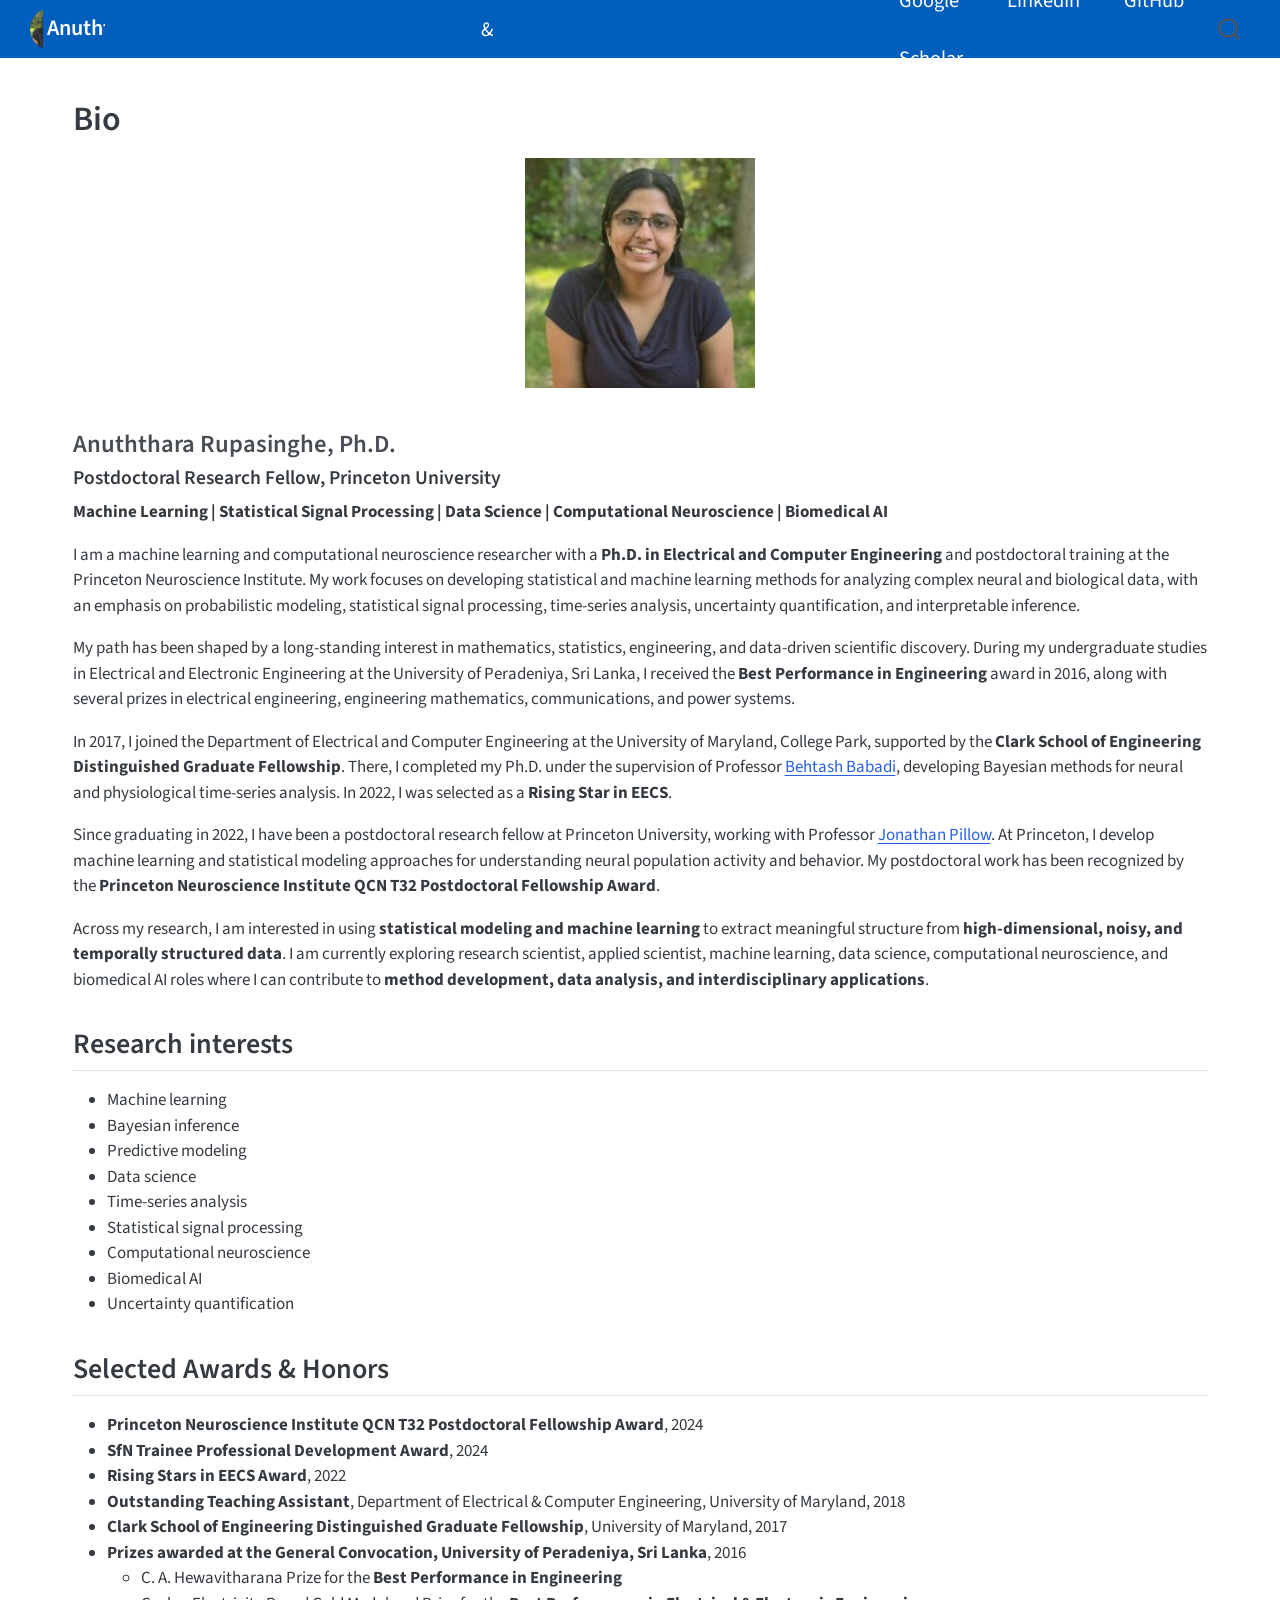
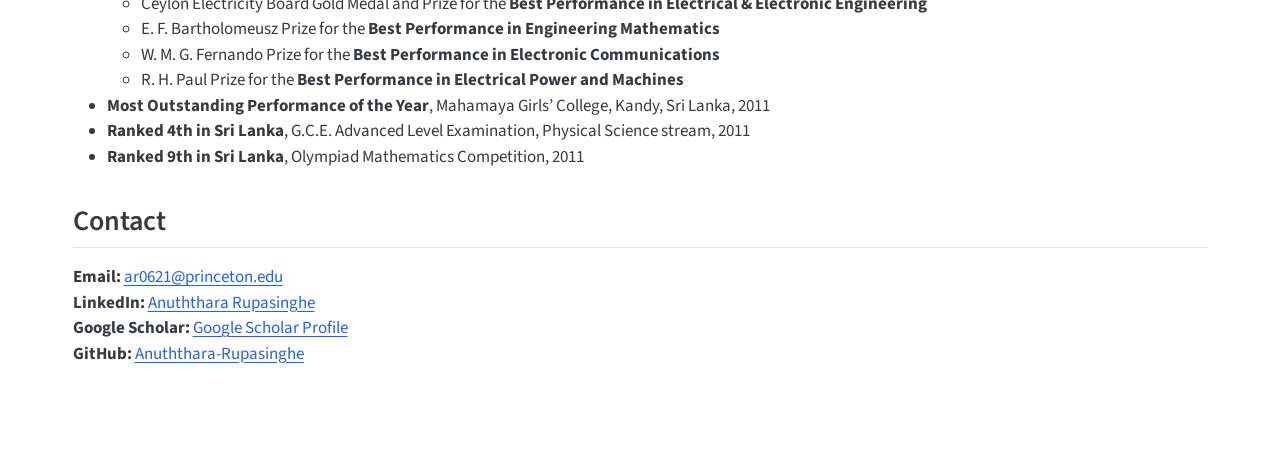
==== commit 62ba37b0: "modifying nav bar" ====
--- a/docs/index.html
+++ b/docs/index.html
@@ -83,6 +83,10 @@
     <nav class="navbar navbar-expand-lg " data-bs-theme="dark">
       <div class="navbar-container container-fluid">
       <div class="navbar-brand-container mx-auto">
+    <a href="./index.html" class="navbar-brand navbar-brand-logo">
+    <img src="./profile.png" alt="" class="navbar-logo light-content">
+    <img src="./profile.png" alt="" class="navbar-logo dark-content">
+    </a>
     <a class="navbar-brand" href="./index.html">
     <span class="navbar-title">Anuththara Rupasinghe</span>
     </a>
--- a/docs/styles.css
+++ b/docs/styles.css
@@ -79,4 +79,81 @@
 
 .slide.active {
   opacity: 1;
+}
+
+/* Fixed navbar */
+.navbar {
+  background-color: #005ebd !important;
+  position: fixed !important;
+  top: 0 !important;
+  left: 0 !important;
+  right: 0 !important;
+  width: 100% !important;
+  z-index: 9999 !important;
+  min-height: 58px !important;
+  max-height: 58px !important;
+  padding-top: 0 !important;
+  padding-bottom: 0 !important;
+  display: flex !important;
+  align-items: center !important;
+}
+
+/* Add space so the page content does not hide behind the fixed navbar */
+body {
+  padding-top: 70px !important;
+}
+
+/* Keep navbar contents vertically centered */
+.navbar .container-fluid,
+.navbar .navbar-container {
+  min-height: 58px !important;
+  max-height: 58px !important;
+  display: flex !important;
+  align-items: center !important;
+}
+
+/* Navbar text color */
+.navbar .navbar-brand,
+.navbar .navbar-nav .nav-link,
+.navbar .quarto-navbar-tools .quarto-navigation-tool {
+  color: white !important;
+}
+
+/* Navbar hover color */
+.navbar .navbar-nav .nav-link:hover,
+.navbar .quarto-navbar-tools .quarto-navigation-tool:hover {
+  color: #eaf3ff !important;
+}
+
+/* Navbar tab spacing and font size */
+.navbar .navbar-nav .nav-link {
+  padding-left: 1.3rem !important;
+  padding-right: 1.3rem !important;
+  font-size: 1.2rem !important;
+  font-weight: 400 !important;
+  line-height: 58px !important;
+  padding-top: 0 !important;
+  padding-bottom: 0 !important;
+}
+
+/* Your name on the left */
+.navbar .navbar-brand {
+  font-size: 1.3rem !important;
+  font-weight: 600 !important;
+  display: flex !important;
+  align-items: center !important;
+  height: 58px !important;
+  padding-top: 0 !important;
+  padding-bottom: 0 !important;
+}
+
+/* Navbar logo */
+.navbar-logo {
+  height: 42px !important;
+  width: 42px !important;
+  max-height: 42px !important;
+  max-width: 42px !important;
+  object-fit: cover !important;
+  border-radius: 50% !important;
+  margin-right: 8px !important;
 }
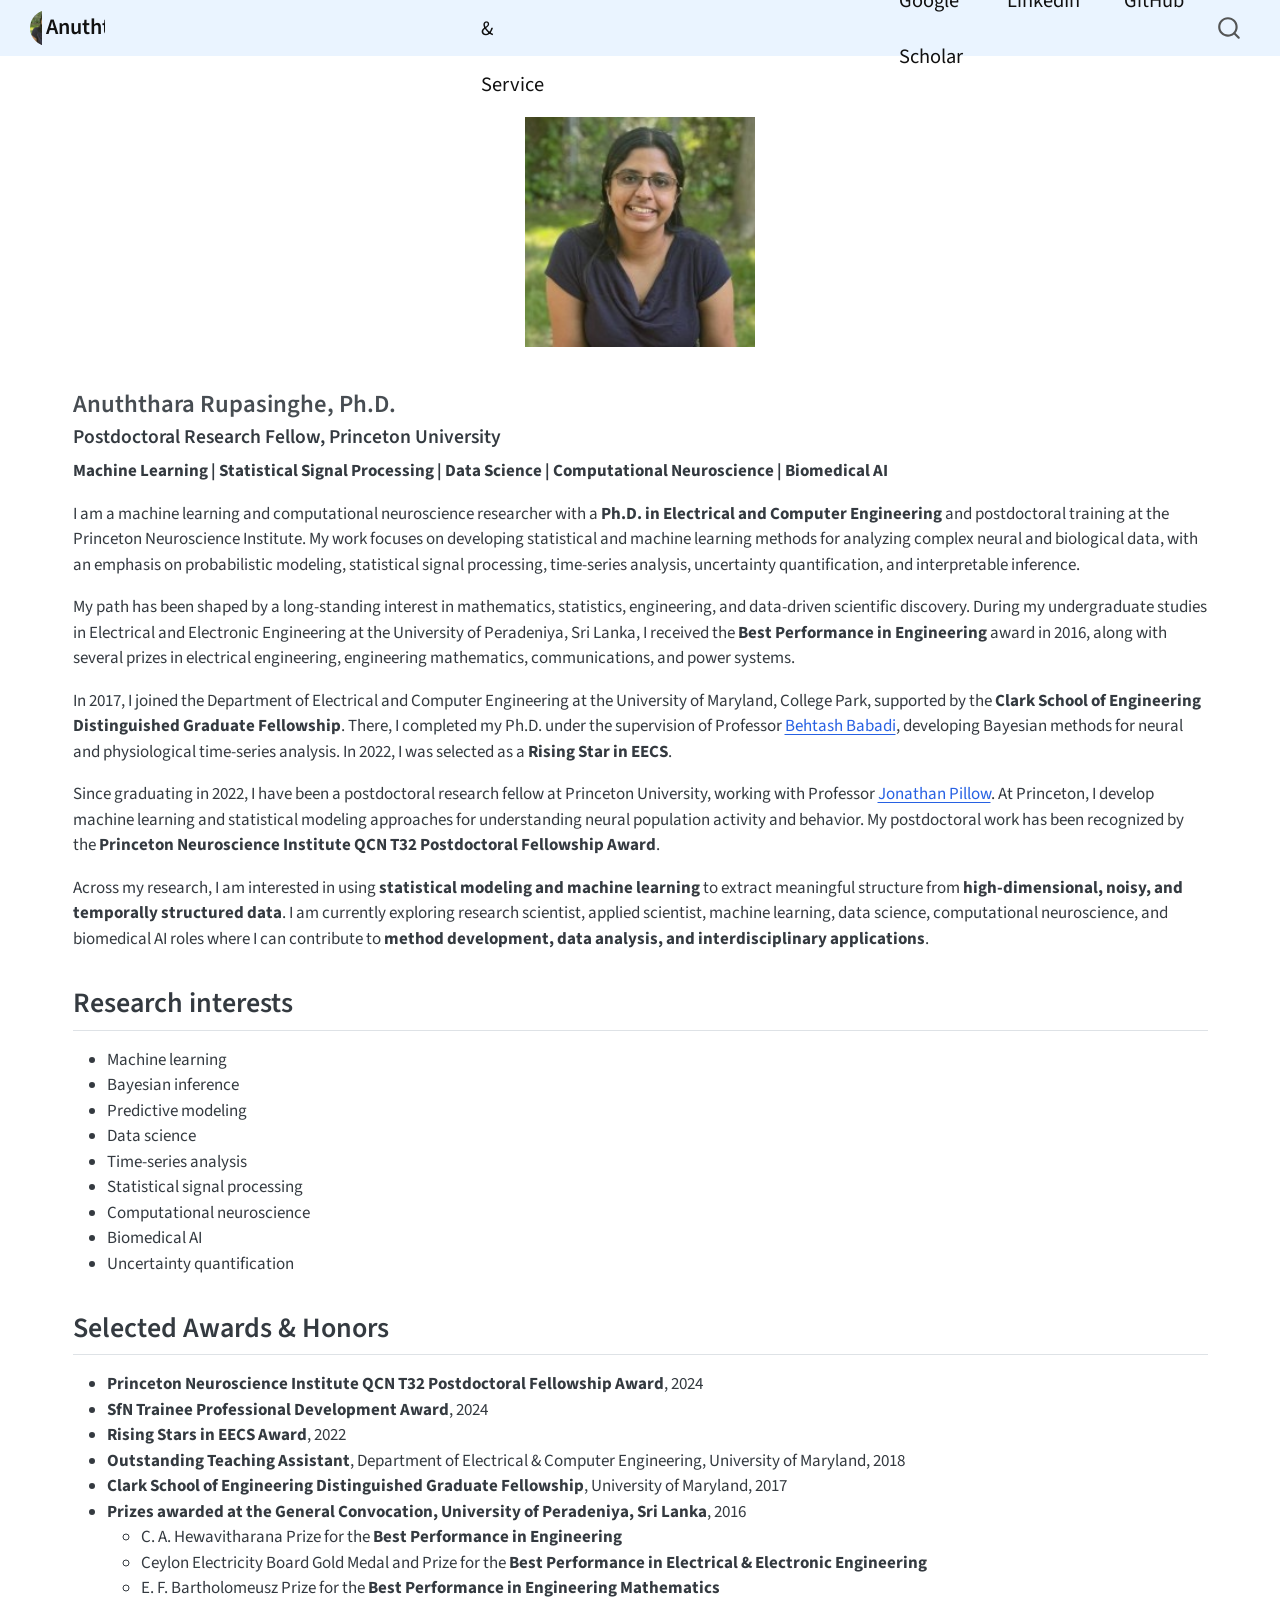
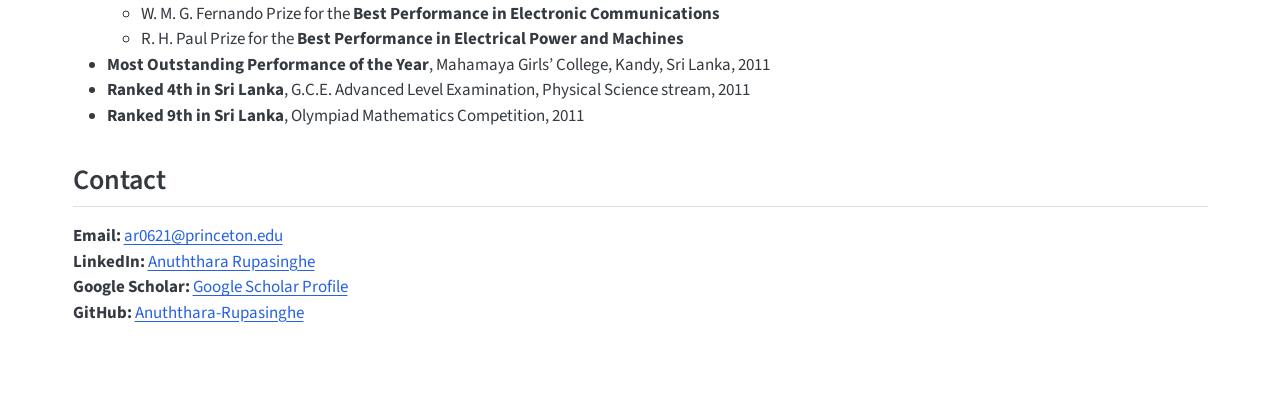
==== commit 0b66105b: "changing index page" ====
--- a/docs/index.html
+++ b/docs/index.html
@@ -7,7 +7,7 @@
 <meta name="viewport" content="width=device-width, initial-scale=1.0, user-scalable=yes">
 
 
-<title>Bio – Anuththara Rupasinghe</title>
+<title>Anuththara Rupasinghe | Machine Learning, Data Science &amp; Biomedical AI – Anuththara Rupasinghe</title>
 <style>
 /* Default styles provided by pandoc.
 ** See https://pandoc.org/MANUAL.html#variables-for-html for config info.
@@ -152,25 +152,9 @@
 <!-- margin-sidebar -->
     
 <!-- main -->
-<main class="content column-page" id="quarto-document-content">
-
-<header id="title-block-header" class="quarto-title-block default">
-<div class="quarto-title">
-<h1 class="title">Bio</h1>
-</div>
-
-
-
-<div class="quarto-title-meta column-page">
-
-    
-  
-    
-  </div>
-  
-
-
-</header>
+<main class="content column-page" id="quarto-document-content"><header id="title-block-header" class="quarto-title-block"></header>
+
+
 
 
 <div class="quarto-figure quarto-figure-center">
--- a/docs/styles.css
+++ b/docs/styles.css
@@ -83,15 +83,15 @@
 
 /* Fixed navbar */
 .navbar {
-  background-color: #005ebd !important;
+  background-color: #eaf4ff !important;
   position: fixed !important;
   top: 0 !important;
   left: 0 !important;
   right: 0 !important;
   width: 100% !important;
   z-index: 9999 !important;
-  min-height: 58px !important;
-  max-height: 58px !important;
+  min-height: 56px !important;
+  max-height: 56px !important;
   padding-top: 0 !important;
   padding-bottom: 0 !important;
   display: flex !important;
@@ -106,8 +106,8 @@
 /* Keep navbar contents vertically centered */
 .navbar .container-fluid,
 .navbar .navbar-container {
-  min-height: 58px !important;
-  max-height: 58px !important;
+  min-height: 56px !important;
+  max-height: 56px !important;
   display: flex !important;
   align-items: center !important;
 }
@@ -116,13 +116,13 @@
 .navbar .navbar-brand,
 .navbar .navbar-nav .nav-link,
 .navbar .quarto-navbar-tools .quarto-navigation-tool {
-  color: white !important;
+  color: #111111 !important;
 }
 
 /* Navbar hover color */
 .navbar .navbar-nav .nav-link:hover,
 .navbar .quarto-navbar-tools .quarto-navigation-tool:hover {
-  color: #eaf3ff !important;
+  color: #005ebd !important;
 }
 
 /* Navbar tab spacing and font size */
@@ -131,7 +131,7 @@
   padding-right: 1.3rem !important;
   font-size: 1.2rem !important;
   font-weight: 400 !important;
-  line-height: 58px !important;
+  line-height: 56px !important;
   padding-top: 0 !important;
   padding-bottom: 0 !important;
 }
@@ -142,18 +142,71 @@
   font-weight: 600 !important;
   display: flex !important;
   align-items: center !important;
-  height: 58px !important;
+  height: 56px !important;
   padding-top: 0 !important;
   padding-bottom: 0 !important;
 }
 
 /* Navbar logo */
-.navbar-logo {
-  height: 42px !important;
-  width: 42px !important;
-  max-height: 42px !important;
-  max-width: 42px !important;
+.navbar-logo,
+img.navbar-logo,
+.navbar-brand img {
+  height: 36px !important;
+  width: 36px !important;
+  max-height: 36px !important;
+  max-width: 36px !important;
+  min-height: 36px !important;
+  min-width: 36px !important;
   object-fit: cover !important;
   border-radius: 50% !important;
+  overflow: hidden !important;
+  display: inline-block !important;
   margin-right: 8px !important;
+}
+
+/* Desktop: keep navbar collapse area flat */
+@media (min-width: 992px) {
+  .navbar-collapse {
+    background-color: transparent !important;
+    padding: 0 !important;
+    border-radius: 0 !important;
+    box-shadow: none !important;
+  }
+}
+
+/* Mobile dropdown menu background */
+@media (max-width: 991px) {
+  .navbar {
+    max-height: none !important;
+  }
+
+  .navbar-collapse,
+  .navbar-collapse.show {
+    background-color: #eaf4ff !important;
+    width: 100% !important;
+    padding: 1rem !important;
+    border-radius: 0 0 12px 12px !important;
+    box-shadow: 0 8px 18px rgba(0, 0, 0, 0.12) !important;
+  }
+
+  .navbar-collapse .nav-link {
+    color: #111111 !important;
+    font-size: 1.1rem !important;
+    padding: 0.7rem 1rem !important;
+    line-height: 1.4 !important;
+  }
+
+  .navbar-collapse .nav-link:hover {
+    color: #005ebd !important;
+    background-color: #d9ecff !important;
+    border-radius: 8px !important;
+  }
+
+  .navbar-toggler {
+    border-color: #111111 !important;
+  }
+
+  .navbar-toggler-icon {
+    filter: invert(1) !important;
+  }
 }
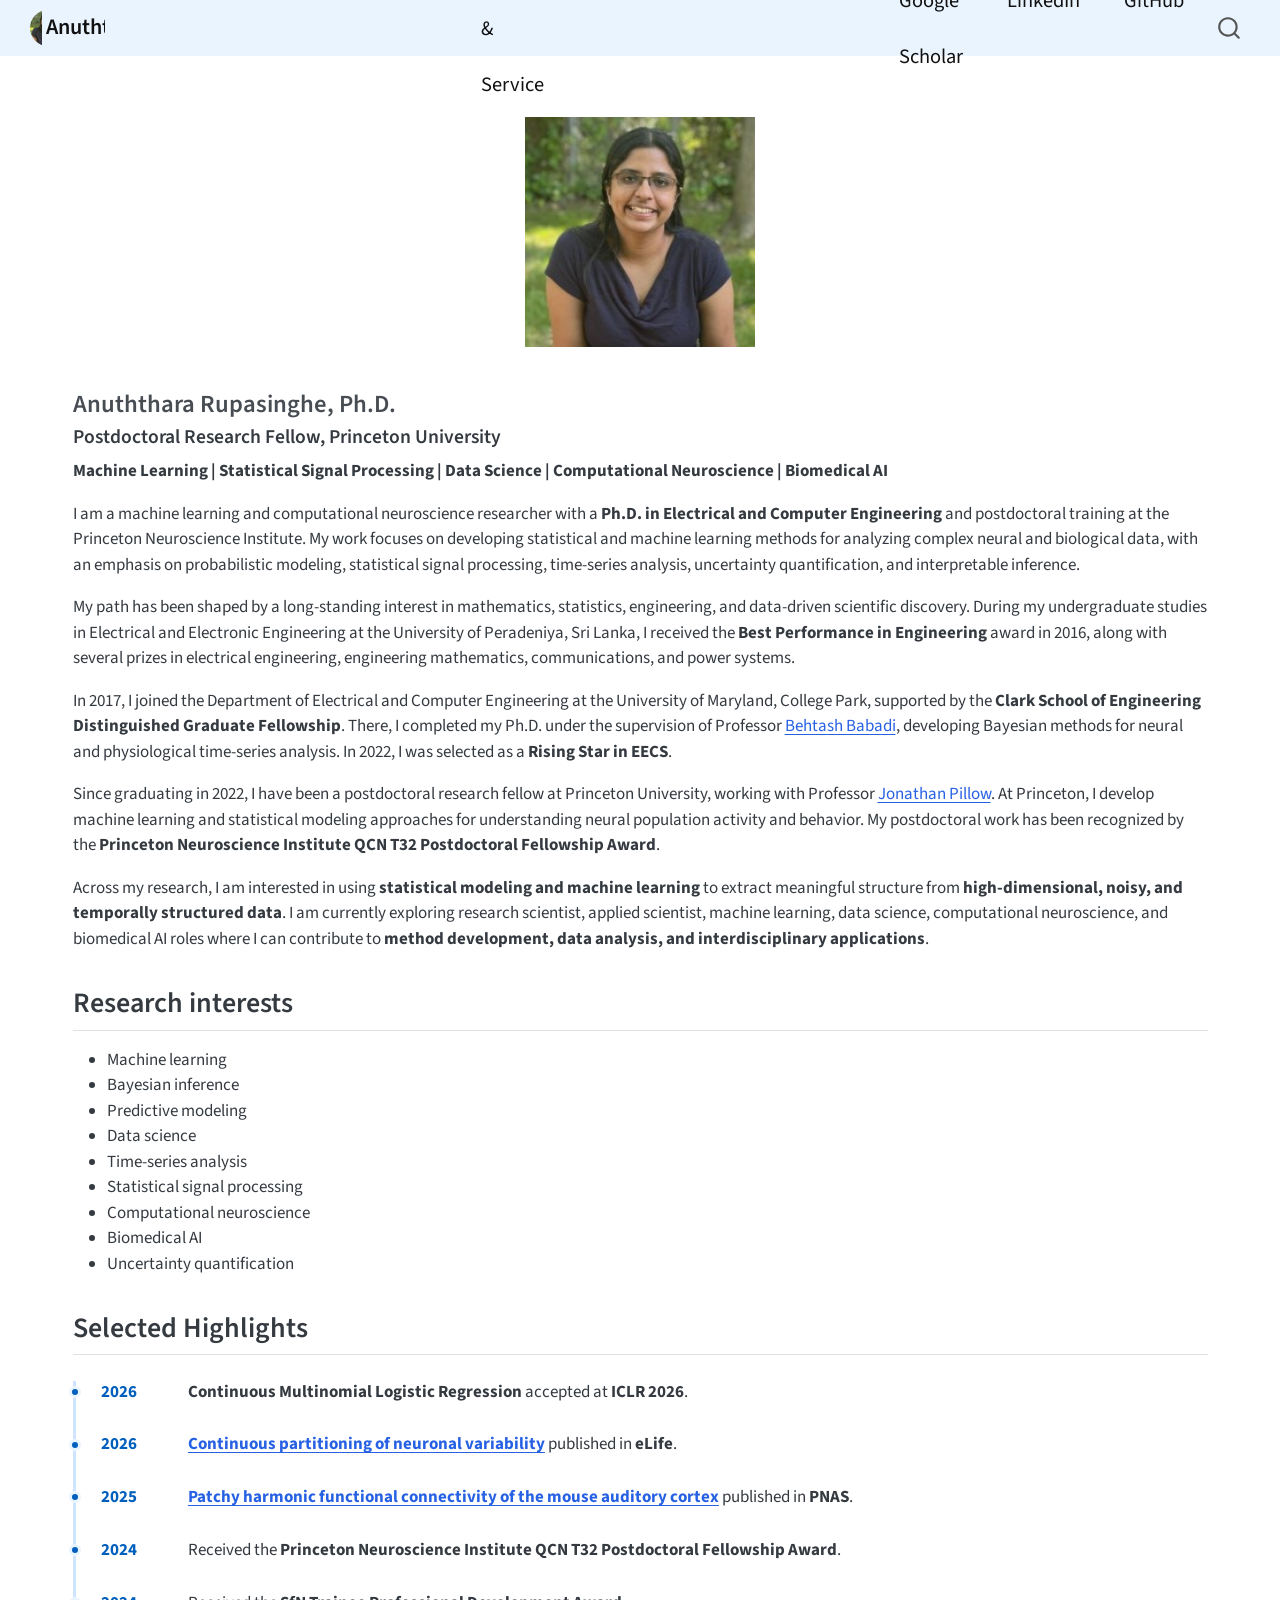
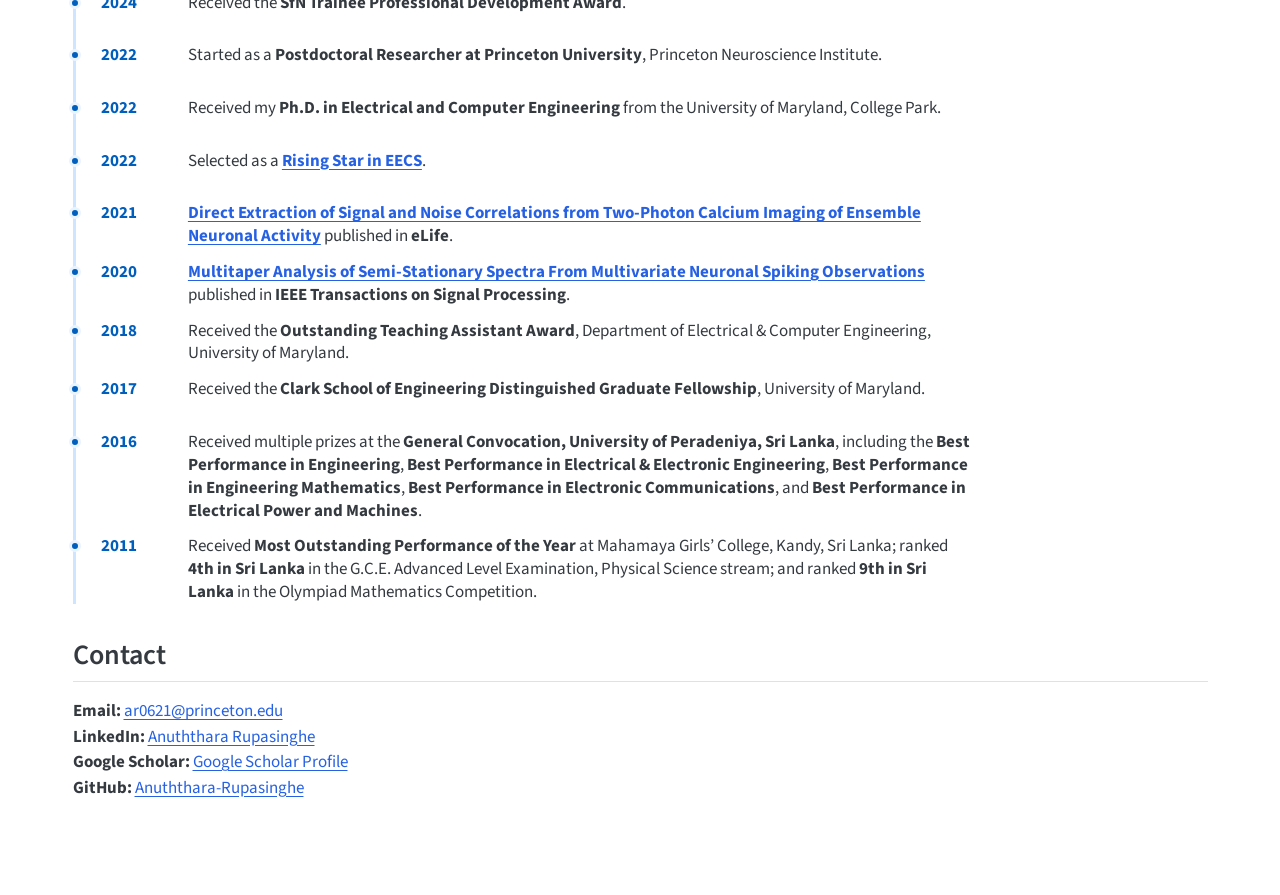
==== commit 69b191e9: "updating the bio" ====
--- a/docs/index.html
+++ b/docs/index.html
@@ -188,26 +188,122 @@
 <li>Uncertainty quantification</li>
 </ul>
 </section>
-<section id="selected-awards-honors" class="level2">
-<h2 class="anchored" data-anchor-id="selected-awards-honors">Selected Awards &amp; Honors</h2>
-<ul>
-<li><strong>Princeton Neuroscience Institute QCN T32 Postdoctoral Fellowship Award</strong>, 2024</li>
-<li><strong>SfN Trainee Professional Development Award</strong>, 2024</li>
-<li><strong>Rising Stars in EECS Award</strong>, 2022</li>
-<li><strong>Outstanding Teaching Assistant</strong>, Department of Electrical &amp; Computer Engineering, University of Maryland, 2018</li>
-<li><strong>Clark School of Engineering Distinguished Graduate Fellowship</strong>, University of Maryland, 2017</li>
-<li><strong>Prizes awarded at the General Convocation, University of Peradeniya, Sri Lanka</strong>, 2016
-<ul>
-<li>C. A. Hewavitharana Prize for the <strong>Best Performance in Engineering</strong></li>
-<li>Ceylon Electricity Board Gold Medal and Prize for the <strong>Best Performance in Electrical &amp; Electronic Engineering</strong></li>
-<li>E. F. Bartholomeusz Prize for the <strong>Best Performance in Engineering Mathematics</strong></li>
-<li>W. M. G. Fernando Prize for the <strong>Best Performance in Electronic Communications</strong></li>
-<li>R. H. Paul Prize for the <strong>Best Performance in Electrical Power and Machines</strong></li>
-</ul></li>
-<li><strong>Most Outstanding Performance of the Year</strong>, Mahamaya Girls’ College, Kandy, Sri Lanka, 2011</li>
-<li><strong>Ranked 4th in Sri Lanka</strong>, G.C.E. Advanced Level Examination, Physical Science stream, 2011</li>
-<li><strong>Ranked 9th in Sri Lanka</strong>, Olympiad Mathematics Competition, 2011</li>
-</ul>
+<section id="selected-highlights" class="level2">
+<h2 class="anchored" data-anchor-id="selected-highlights">Selected Highlights</h2>
+<div class="timeline">
+<div class="timeline-item">
+<div class="timeline-year">
+<p>2026</p>
+</div>
+<div class="timeline-content">
+<p><strong>Continuous Multinomial Logistic Regression</strong> accepted at <strong>ICLR 2026</strong>.</p>
+</div>
+</div>
+<div class="timeline-item">
+<div class="timeline-year">
+<p>2026</p>
+</div>
+<div class="timeline-content">
+<p><a href="https://elifesciences.org/reviewed-preprints/109719"><strong>Continuous partitioning of neuronal variability</strong></a> published in <strong>eLife</strong>.</p>
+</div>
+</div>
+<div class="timeline-item">
+<div class="timeline-year">
+<p>2025</p>
+</div>
+<div class="timeline-content">
+<p><a href="https://doi.org/10.1073/pnas.2510012122"><strong>Patchy harmonic functional connectivity of the mouse auditory cortex</strong></a> published in <strong>PNAS</strong>.</p>
+</div>
+</div>
+<div class="timeline-item">
+<div class="timeline-year">
+<p>2024</p>
+</div>
+<div class="timeline-content">
+<p>Received the <strong>Princeton Neuroscience Institute QCN T32 Postdoctoral Fellowship Award</strong>.</p>
+</div>
+</div>
+<div class="timeline-item">
+<div class="timeline-year">
+<p>2024</p>
+</div>
+<div class="timeline-content">
+<p>Received the <strong>SfN Trainee Professional Development Award</strong>.</p>
+</div>
+</div>
+<div class="timeline-item">
+<div class="timeline-year">
+<p>2022</p>
+</div>
+<div class="timeline-content">
+<p>Started as a <strong>Postdoctoral Researcher at Princeton University</strong>, Princeton Neuroscience Institute.</p>
+</div>
+</div>
+<div class="timeline-item">
+<div class="timeline-year">
+<p>2022</p>
+</div>
+<div class="timeline-content">
+<p>Received my <strong>Ph.D.&nbsp;in Electrical and Computer Engineering</strong> from the University of Maryland, College Park.</p>
+</div>
+</div>
+<div class="timeline-item">
+<div class="timeline-year">
+<p>2022</p>
+</div>
+<div class="timeline-content">
+<p>Selected as a <a href="https://risingstars.utexas.edu/profiles/anuththara-rupasinghe"><strong>Rising Star in EECS</strong></a>.</p>
+</div>
+</div>
+<div class="timeline-item">
+<div class="timeline-year">
+<p>2021</p>
+</div>
+<div class="timeline-content">
+<p><a href="https://elifesciences.org/articles/68046"><strong>Direct Extraction of Signal and Noise Correlations from Two-Photon Calcium Imaging of Ensemble Neuronal Activity</strong></a> published in <strong>eLife</strong>.</p>
+</div>
+</div>
+<div class="timeline-item">
+<div class="timeline-year">
+<p>2020</p>
+</div>
+<div class="timeline-content">
+<p><a href="https://ieeexplore.ieee.org/document/9143473"><strong>Multitaper Analysis of Semi-Stationary Spectra From Multivariate Neuronal Spiking Observations</strong></a> published in <strong>IEEE Transactions on Signal Processing</strong>.</p>
+</div>
+</div>
+<div class="timeline-item">
+<div class="timeline-year">
+<p>2018</p>
+</div>
+<div class="timeline-content">
+<p>Received the <strong>Outstanding Teaching Assistant Award</strong>, Department of Electrical &amp; Computer Engineering, University of Maryland.</p>
+</div>
+</div>
+<div class="timeline-item">
+<div class="timeline-year">
+<p>2017</p>
+</div>
+<div class="timeline-content">
+<p>Received the <strong>Clark School of Engineering Distinguished Graduate Fellowship</strong>, University of Maryland.</p>
+</div>
+</div>
+<div class="timeline-item">
+<div class="timeline-year">
+<p>2016</p>
+</div>
+<div class="timeline-content">
+<p>Received multiple prizes at the <strong>General Convocation, University of Peradeniya, Sri Lanka</strong>, including the <strong>Best Performance in Engineering</strong>, <strong>Best Performance in Electrical &amp; Electronic Engineering</strong>, <strong>Best Performance in Engineering Mathematics</strong>, <strong>Best Performance in Electronic Communications</strong>, and <strong>Best Performance in Electrical Power and Machines</strong>.</p>
+</div>
+</div>
+<div class="timeline-item">
+<div class="timeline-year">
+<p>2011</p>
+</div>
+<div class="timeline-content">
+<p>Received <strong>Most Outstanding Performance of the Year</strong> at Mahamaya Girls’ College, Kandy, Sri Lanka; ranked <strong>4th in Sri Lanka</strong> in the G.C.E. Advanced Level Examination, Physical Science stream; and ranked <strong>9th in Sri Lanka</strong> in the Olympiad Mathematics Competition.</p>
+</div>
+</div>
+</div>
 </section>
 <section id="contact" class="level2">
 <h2 class="anchored" data-anchor-id="contact">Contact</h2>
--- a/docs/styles.css
+++ b/docs/styles.css
@@ -209,4 +209,58 @@
   .navbar-toggler-icon {
     filter: invert(1) !important;
   }
+}
+
+.timeline {
+  max-width: 900px;
+  margin: 1.5rem 0;
+  border-left: 3px solid #cfe5ff;
+  padding-left: 1.5rem;
+}
+
+.timeline-item {
+  display: grid;
+  grid-template-columns: 75px 1fr;
+  gap: 0.7rem;
+  margin-bottom: 0.75rem;   /* smaller gap between items */
+  position: relative;
+}
+
+.timeline-item::before {
+  content: "";
+  position: absolute;
+  left: -1.9rem;
+  top: 0.3rem;
+  width: 12px;
+  height: 12px;
+  background-color: #005ebd;
+  border-radius: 50%;
+  border: 3px solid #eaf4ff;
+}
+
+.timeline-year {
+  font-weight: 700;
+  color: #005ebd;
+  line-height: 1.35;
+}
+
+.timeline-content {
+  line-height: 1.35;        /* smaller line spacing */
+  margin: 0;
+}
+
+.timeline-content p {
+  margin: 0;                /* removes extra paragraph gaps */
+}
+
+@media (max-width: 768px) {
+  .timeline-item {
+    grid-template-columns: 1fr;
+    gap: 0.1rem;
+    margin-bottom: 0.9rem;
+  }
+
+  .timeline-year {
+    font-size: 1rem;
+  }
 }
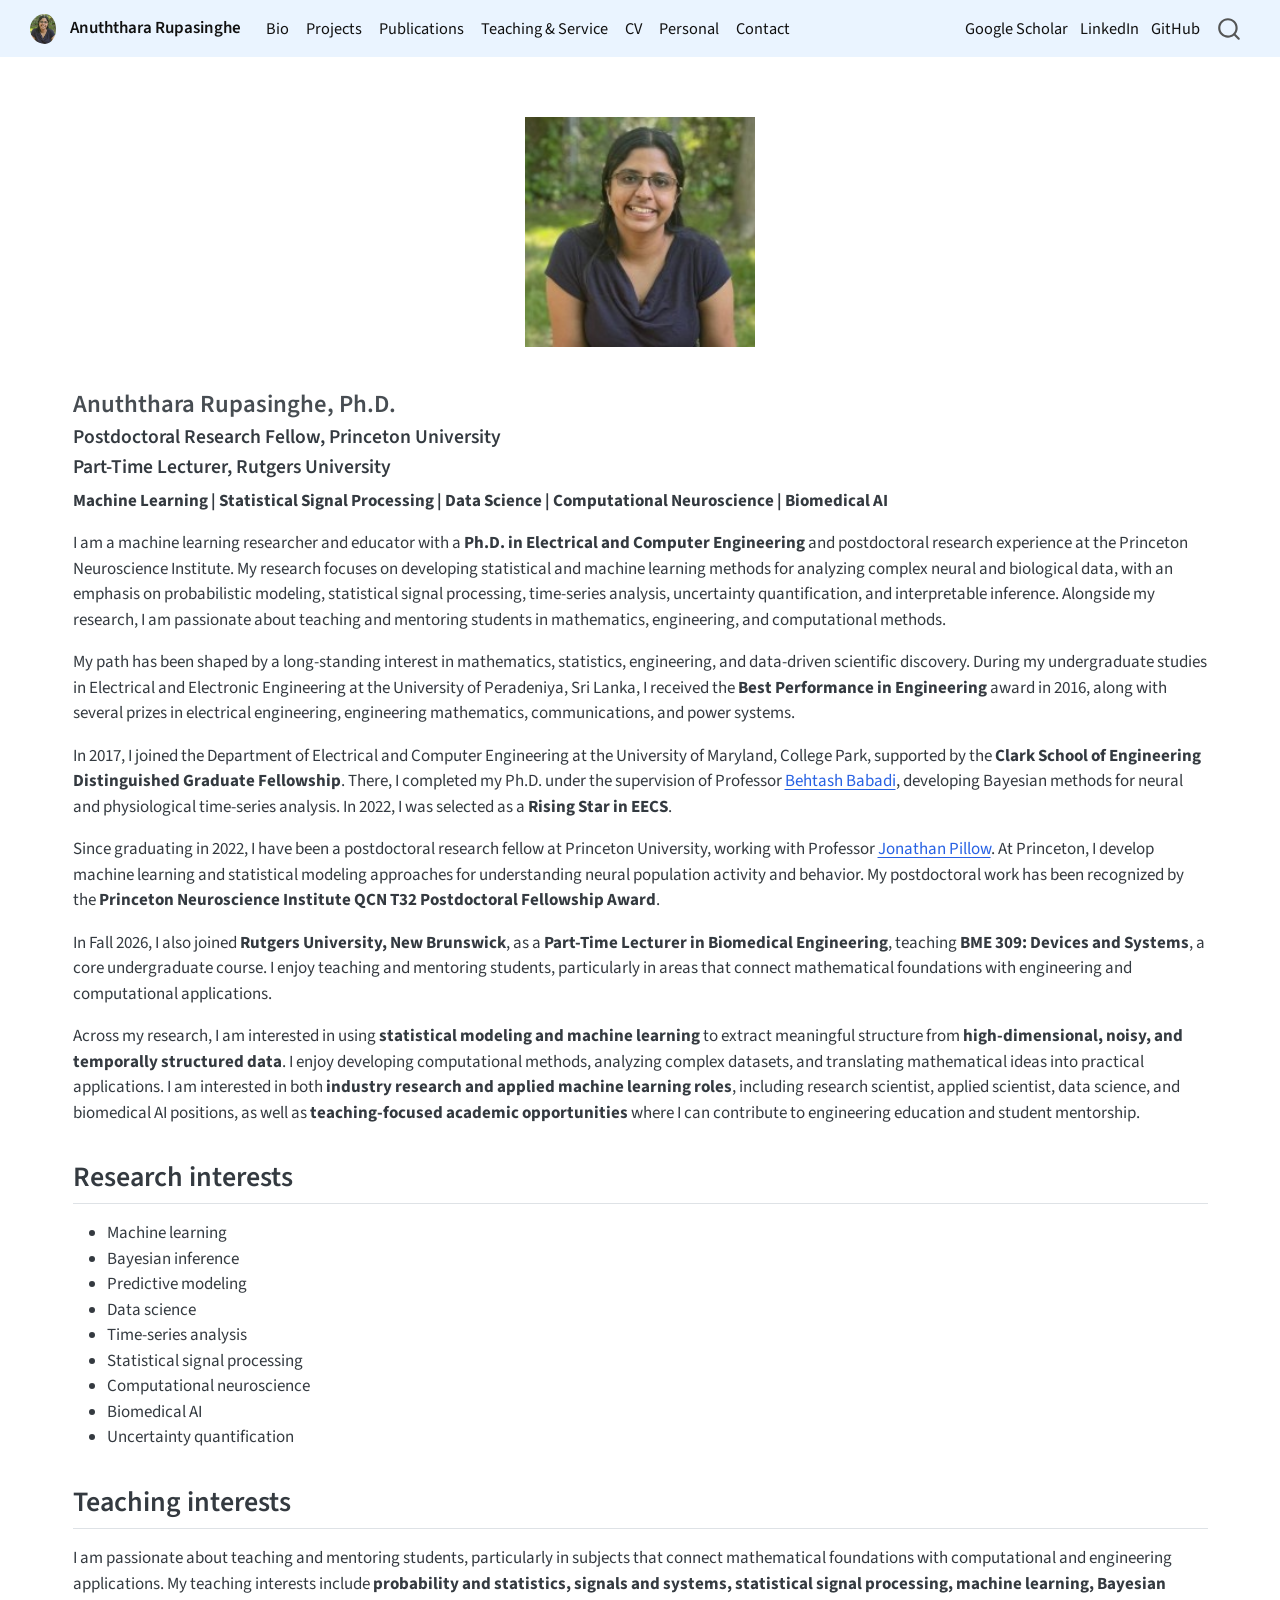
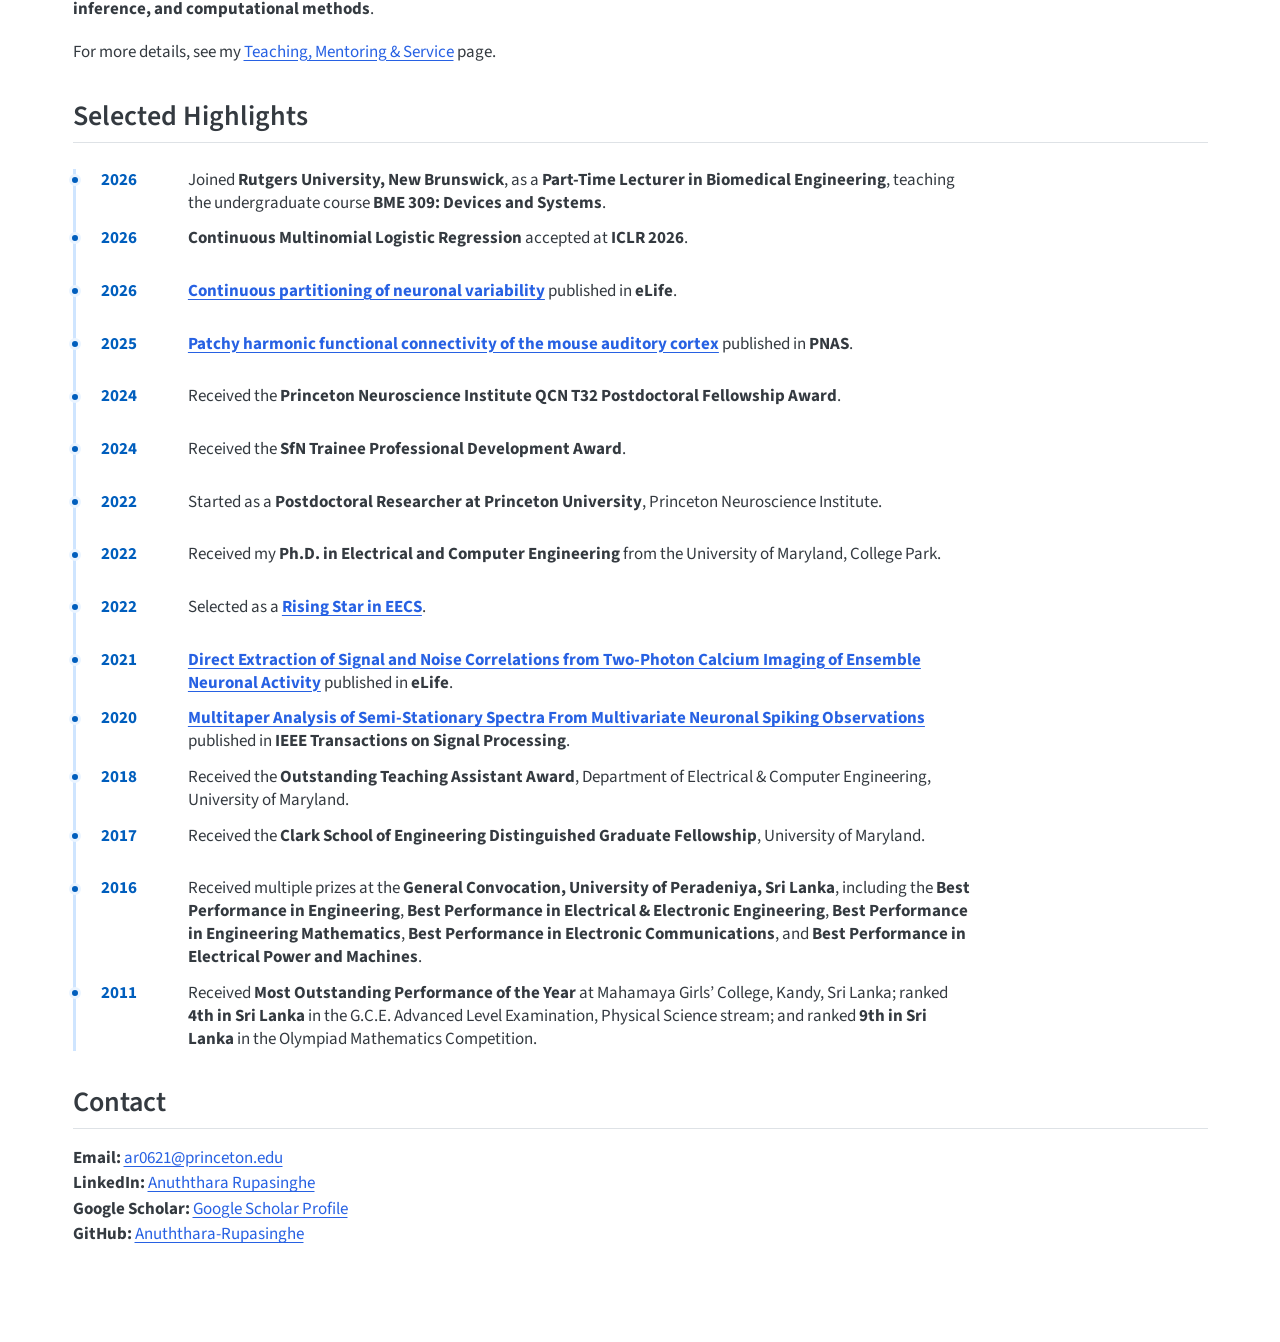
==== commit 41fb482b: "update teaching" ====
--- a/docs/index.html
+++ b/docs/index.html
@@ -165,14 +165,15 @@
 <section id="anuththara-rupasinghe-ph.d." class="level3 bio-name">
 <h3 class="bio-name anchored" data-anchor-id="anuththara-rupasinghe-ph.d.">Anuththara Rupasinghe, Ph.D.&nbsp;</h3>
 <p class="bio-position">
-Postdoctoral Research Fellow, Princeton University
+Postdoctoral Research Fellow, Princeton University<br> Part-Time Lecturer, Rutgers University
 </p>
 <p><strong>Machine Learning | Statistical Signal Processing | Data Science | Computational Neuroscience | Biomedical AI</strong></p>
-<p>I am a machine learning and computational neuroscience researcher with a <strong>Ph.D.&nbsp;in Electrical and Computer Engineering</strong> and postdoctoral training at the Princeton Neuroscience Institute. My work focuses on developing statistical and machine learning methods for analyzing complex neural and biological data, with an emphasis on probabilistic modeling, statistical signal processing, time-series analysis, uncertainty quantification, and interpretable inference.</p>
+<p>I am a machine learning researcher and educator with a <strong>Ph.D.&nbsp;in Electrical and Computer Engineering</strong> and postdoctoral research experience at the Princeton Neuroscience Institute. My research focuses on developing statistical and machine learning methods for analyzing complex neural and biological data, with an emphasis on probabilistic modeling, statistical signal processing, time-series analysis, uncertainty quantification, and interpretable inference. Alongside my research, I am passionate about teaching and mentoring students in mathematics, engineering, and computational methods.</p>
 <p>My path has been shaped by a long-standing interest in mathematics, statistics, engineering, and data-driven scientific discovery. During my undergraduate studies in Electrical and Electronic Engineering at the University of Peradeniya, Sri Lanka, I received the <strong>Best Performance in Engineering</strong> award in 2016, along with several prizes in electrical engineering, engineering mathematics, communications, and power systems.</p>
 <p>In 2017, I joined the Department of Electrical and Computer Engineering at the University of Maryland, College Park, supported by the <strong>Clark School of Engineering Distinguished Graduate Fellowship</strong>. There, I completed my Ph.D.&nbsp;under the supervision of Professor <a href="https://ece.umd.edu/clark/faculty/356/Behtash-Babadi">Behtash Babadi</a>, developing Bayesian methods for neural and physiological time-series analysis. In 2022, I was selected as a <strong>Rising Star in EECS</strong>.</p>
 <p>Since graduating in 2022, I have been a postdoctoral research fellow at Princeton University, working with Professor <a href="https://pillowlab.princeton.edu/">Jonathan Pillow</a>. At Princeton, I develop machine learning and statistical modeling approaches for understanding neural population activity and behavior. My postdoctoral work has been recognized by the <strong>Princeton Neuroscience Institute QCN T32 Postdoctoral Fellowship Award</strong>.</p>
-<p>Across my research, I am interested in using <strong>statistical modeling and machine learning</strong> to extract meaningful structure from <strong>high-dimensional, noisy, and temporally structured data</strong>. I am currently exploring research scientist, applied scientist, machine learning, data science, computational neuroscience, and biomedical AI roles where I can contribute to <strong>method development, data analysis, and interdisciplinary applications</strong>.</p>
+<p>In Fall 2026, I also joined <strong>Rutgers University, New Brunswick</strong>, as a <strong>Part-Time Lecturer in Biomedical Engineering</strong>, teaching <strong>BME 309: Devices and Systems</strong>, a core undergraduate course. I enjoy teaching and mentoring students, particularly in areas that connect mathematical foundations with engineering and computational applications.</p>
+<p>Across my research, I am interested in using <strong>statistical modeling and machine learning</strong> to extract meaningful structure from <strong>high-dimensional, noisy, and temporally structured data</strong>. I enjoy developing computational methods, analyzing complex datasets, and translating mathematical ideas into practical applications. I am interested in both <strong>industry research and applied machine learning roles</strong>, including research scientist, applied scientist, data science, and biomedical AI positions, as well as <strong>teaching-focused academic opportunities</strong> where I can contribute to engineering education and student mentorship.</p>
 </section>
 <section id="research-interests" class="level2">
 <h2 class="anchored" data-anchor-id="research-interests">Research interests</h2>
@@ -188,9 +189,22 @@
 <li>Uncertainty quantification</li>
 </ul>
 </section>
+<section id="teaching-interests" class="level2">
+<h2 class="anchored" data-anchor-id="teaching-interests">Teaching interests</h2>
+<p>I am passionate about teaching and mentoring students, particularly in subjects that connect mathematical foundations with computational and engineering applications. My teaching interests include <strong>probability and statistics, signals and systems, statistical signal processing, machine learning, Bayesian inference, and computational methods</strong>.</p>
+<p>For more details, see my <a href="./teaching.html">Teaching, Mentoring &amp; Service</a> page.</p>
+</section>
 <section id="selected-highlights" class="level2">
 <h2 class="anchored" data-anchor-id="selected-highlights">Selected Highlights</h2>
 <div class="timeline">
+<div class="timeline-item">
+<div class="timeline-year">
+<p>2026</p>
+</div>
+<div class="timeline-content">
+<p>Joined <strong>Rutgers University, New Brunswick</strong>, as a <strong>Part-Time Lecturer in Biomedical Engineering</strong>, teaching the undergraduate course <strong>BME 309: Devices and Systems</strong>.</p>
+</div>
+</div>
 <div class="timeline-item">
 <div class="timeline-year">
 <p>2026</p>
--- a/docs/styles.css
+++ b/docs/styles.css
@@ -1,3 +1,7 @@
+/* =========================
+   PROJECTS
+   ========================= */
+
 .project-block {
   display: grid;
   grid-template-columns: 420px 1fr;
@@ -42,6 +46,11 @@
   }
 }
 
+
+/* =========================
+   BIO
+   ========================= */
+
 .bio-name {
   margin-bottom: 0.25rem;
 }
@@ -57,6 +66,11 @@
   margin-top: 0;
   margin-bottom: 0.4rem;
 }
+
+
+/* =========================
+   PERSONAL-PAGE SLIDESHOW
+   ========================= */
 
 .slideshow-container {
   position: relative;
@@ -81,7 +95,11 @@
   opacity: 1;
 }
 
-/* Fixed navbar */
+
+/* =========================
+   FIXED NAVBAR
+   ========================= */
+
 .navbar {
   background-color: #eaf4ff !important;
   position: fixed !important;
@@ -91,60 +109,59 @@
   width: 100% !important;
   z-index: 9999 !important;
   min-height: 56px !important;
-  max-height: 56px !important;
   padding-top: 0 !important;
   padding-bottom: 0 !important;
-  display: flex !important;
-  align-items: center !important;
-}
-
-/* Add space so the page content does not hide behind the fixed navbar */
+}
+
+/* Leave room for the fixed navbar */
 body {
   padding-top: 70px !important;
 }
 
-/* Keep navbar contents vertically centered */
+/* Main navbar container */
 .navbar .container-fluid,
 .navbar .navbar-container {
   min-height: 56px !important;
-  max-height: 56px !important;
   display: flex !important;
   align-items: center !important;
-}
-
-/* Navbar text color */
+  flex-wrap: nowrap !important;
+}
+
+/* Text color and no wrapping */
 .navbar .navbar-brand,
 .navbar .navbar-nav .nav-link,
 .navbar .quarto-navbar-tools .quarto-navigation-tool {
   color: #111111 !important;
-}
-
-/* Navbar hover color */
+  white-space: nowrap !important;
+}
+
+/* Hover color */
 .navbar .navbar-nav .nav-link:hover,
 .navbar .quarto-navbar-tools .quarto-navigation-tool:hover {
   color: #005ebd !important;
 }
 
-/* Navbar tab spacing and font size */
+/* Main navigation links */
 .navbar .navbar-nav .nav-link {
-  padding-left: 1.3rem !important;
-  padding-right: 1.3rem !important;
-  font-size: 1.2rem !important;
+  padding-left: 0.9rem !important;
+  padding-right: 0.9rem !important;
+  padding-top: 0 !important;
+  padding-bottom: 0 !important;
+  font-size: 1.08rem !important;
   font-weight: 400 !important;
   line-height: 56px !important;
-  padding-top: 0 !important;
-  padding-bottom: 0 !important;
-}
-
-/* Your name on the left */
+}
+
+/* Name on the left */
 .navbar .navbar-brand {
-  font-size: 1.3rem !important;
+  font-size: 1.2rem !important;
   font-weight: 600 !important;
   display: flex !important;
   align-items: center !important;
   height: 56px !important;
   padding-top: 0 !important;
   padding-bottom: 0 !important;
+  flex-shrink: 0 !important;
 }
 
 /* Navbar logo */
@@ -153,10 +170,10 @@
 .navbar-brand img {
   height: 36px !important;
   width: 36px !important;
+  min-height: 36px !important;
+  min-width: 36px !important;
   max-height: 36px !important;
   max-width: 36px !important;
-  min-height: 36px !important;
-  min-width: 36px !important;
   object-fit: cover !important;
   border-radius: 50% !important;
   overflow: hidden !important;
@@ -164,20 +181,105 @@
   margin-right: 8px !important;
 }
 
-/* Desktop: keep navbar collapse area flat */
+/* Keep navbar groups from wrapping */
+.navbar-nav {
+  flex-wrap: nowrap !important;
+}
+
+
+/* =========================
+   DESKTOP NAVBAR
+   ========================= */
+
 @media (min-width: 992px) {
   .navbar-collapse {
     background-color: transparent !important;
     padding: 0 !important;
     border-radius: 0 !important;
     box-shadow: none !important;
-  }
-}
-
-/* Mobile dropdown menu background */
+    flex-wrap: nowrap !important;
+  }
+}
+
+
+/* =========================
+   MEDIUM LAPTOP SCREENS
+   ========================= */
+
+@media (min-width: 992px) and (max-width: 1450px) {
+  .navbar .navbar-nav .nav-link {
+    padding-left: 0.5rem !important;
+    padding-right: 0.5rem !important;
+    font-size: 0.96rem !important;
+  }
+
+  .navbar .navbar-brand {
+    font-size: 1rem !important;
+  }
+
+  .navbar-logo,
+  img.navbar-logo,
+  .navbar-brand img {
+    height: 30px !important;
+    width: 30px !important;
+    min-height: 30px !important;
+    min-width: 30px !important;
+    max-height: 30px !important;
+    max-width: 30px !important;
+    margin-right: 6px !important;
+  }
+
+  .navbar-nav.navbar-nav-scroll.ms-auto .nav-link {
+    padding-left: 0.35rem !important;
+    padding-right: 0.35rem !important;
+  }
+
+  .navbar .quarto-navbar-tools .quarto-navigation-tool {
+    margin-left: 0.3rem !important;
+  }
+}
+
+
+/* =========================
+   SMALLER LAPTOP SCREENS
+   ========================= */
+
+@media (min-width: 992px) and (max-width: 1200px) {
+  .navbar .navbar-nav .nav-link {
+    padding-left: 0.35rem !important;
+    padding-right: 0.35rem !important;
+    font-size: 0.88rem !important;
+  }
+
+  .navbar .navbar-brand {
+    font-size: 0.95rem !important;
+  }
+
+  .navbar-logo,
+  img.navbar-logo,
+  .navbar-brand img {
+    height: 28px !important;
+    width: 28px !important;
+    min-height: 28px !important;
+    min-width: 28px !important;
+    max-height: 28px !important;
+    max-width: 28px !important;
+  }
+}
+
+
+/* =========================
+   MOBILE NAVBAR
+   ========================= */
+
 @media (max-width: 991px) {
   .navbar {
     max-height: none !important;
+  }
+
+  .navbar .container-fluid,
+  .navbar .navbar-container {
+    flex-wrap: wrap !important;
   }
 
   .navbar-collapse,
@@ -189,11 +291,18 @@
     box-shadow: 0 8px 18px rgba(0, 0, 0, 0.12) !important;
   }
 
+  .navbar-collapse .navbar-nav {
+    flex-direction: column !important;
+    align-items: flex-start !important;
+    width: 100% !important;
+  }
+
   .navbar-collapse .nav-link {
     color: #111111 !important;
-    font-size: 1.1rem !important;
-    padding: 0.7rem 1rem !important;
+    width: 100% !important;
+    font-size: 1.05rem !important;
     line-height: 1.4 !important;
+    padding: 0.65rem 1rem !important;
   }
 
   .navbar-collapse .nav-link:hover {
@@ -203,13 +312,18 @@
   }
 
   .navbar-toggler {
-    border-color: #111111 !important;
+    border-color: transparent !important;
   }
 
   .navbar-toggler-icon {
     filter: invert(1) !important;
   }
 }
+
+
+/* =========================
+   TIMELINE
+   ========================= */
 
 .timeline {
   max-width: 900px;
@@ -222,7 +336,7 @@
   display: grid;
   grid-template-columns: 75px 1fr;
   gap: 0.7rem;
-  margin-bottom: 0.75rem;   /* smaller gap between items */
+  margin-bottom: 0.75rem;
   position: relative;
 }
 
@@ -245,12 +359,12 @@
 }
 
 .timeline-content {
-  line-height: 1.35;        /* smaller line spacing */
+  line-height: 1.35;
   margin: 0;
 }
 
 .timeline-content p {
-  margin: 0;                /* removes extra paragraph gaps */
+  margin: 0;
 }
 
 @media (max-width: 768px) {
